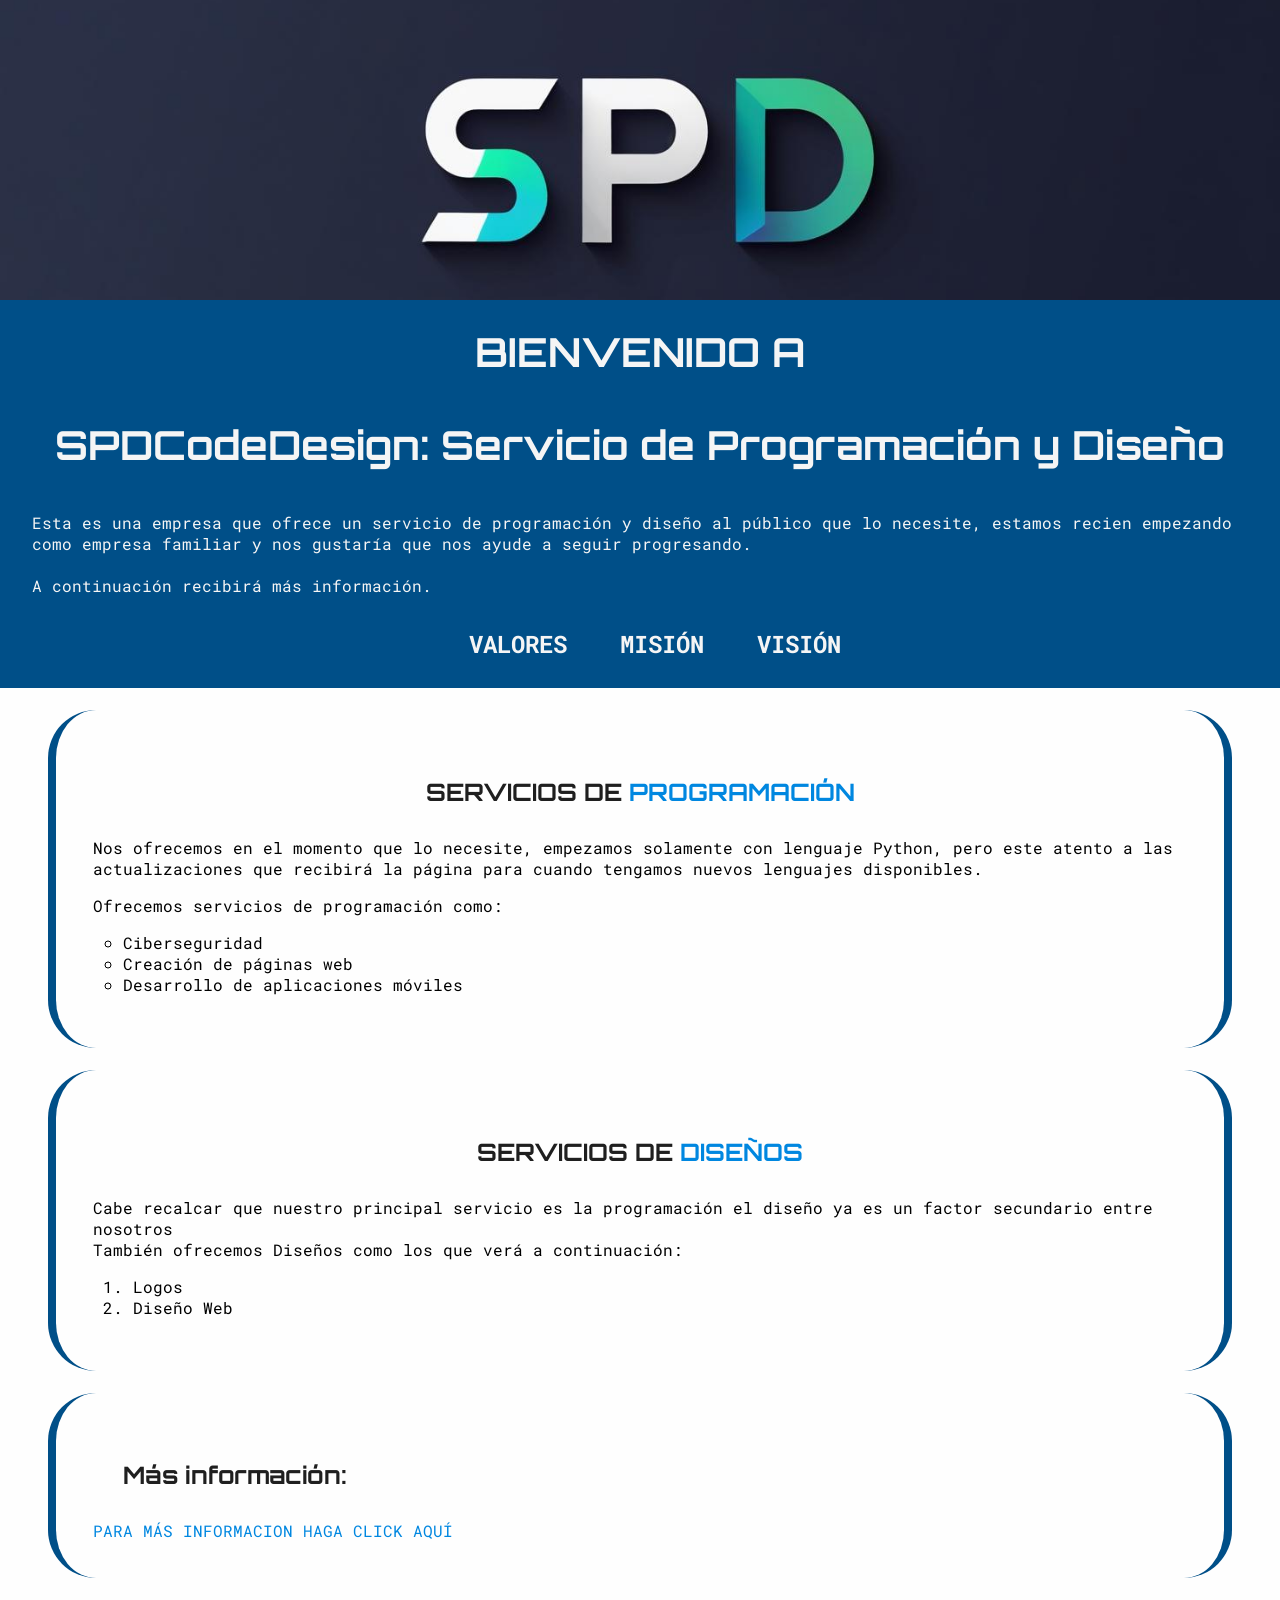
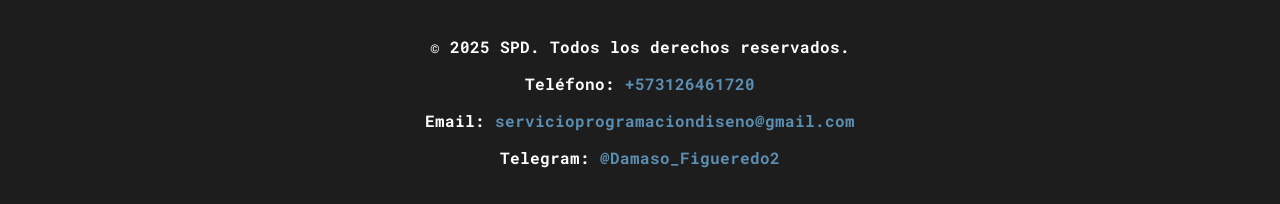
==== index.html @ 9fd9db02 "Update index.html" ====
<!DOCTYPE html>
<html lang="es">
 <head>
  <link href="https://fonts.googleapis.com/css2?family=Orbitron:wght@400..900&family=Roboto+Mono:ital,wght@0,100..700;1,100..700&display=swap" rel="stylesheet">
  <meta charset="UTF-8">
  <meta name="viewport" content="width=device-width, initial-scale=1.0">
  <meta name="description" content="Pagina principal de la empresa SPD:Servicio de Programación y Diseño">
  <meta name="author" content="Damaso Figueredo, Fundador">
  <title>SPD CodeDesign</title>
  <link rel="icon" href="SPDimages/SPD1PRO.png" type="image/png">
  <style>
    body {
        font-family: 'Roboto Mono', monospace;
        background-color: #fefefe;
        color: #000000;
        margin: 0%;
        transition: background-color 0.3s ease, color 0.3s ease;
    }

    body.dark {
      background-color: #1f1f1f;
      color: whitesmoke;
    }

    body.dark h2{
      color: whitesmoke !important;
    }

    body.dark #importante {
      color: whitesmoke !important;
    }

    body.dark section a{
      color: rgb(0, 135, 224) !important;
    }

    body.dark aside a{
      color: rgb(0, 80, 133) !important;
    }

    body.dark footer a{
      color: rgb(110, 197, 255) !important;
    }

    body.dark button{
      background-color: antiquewhite;
      color: #000000;
    }

    section a{
      color: rgb(0, 135, 224);
    }

    aside a{
      color: rgb(72, 182, 255);
    }

    img {
        display: block;
        width: 100%;
    }

    h1 {
        font-family: 'Orbitron', sans-serif;
        text-align: center;
        color: whitesmoke;
        font-size: 40px;
        padding-bottom: 1rem;
        padding-right: 1rem;
        padding-left: 1rem;
        font-weight: bolder;
    }

    h2 {
        font-family: 'Orbitron', sans-serif;
        color: #1f1f1f;
        margin: 30px;
        font-weight: bold;
    }

    h3 {
        font-family: 'Orbitron', sans-serif;;
        color: #8b8b8b;
        margin: 30px;
    }

    ul {
        list-style-type: circle;
        padding-left: 30px;
    }

    a {
        text-decoration: none;
    }

    a:hover {
        text-decoration: underline;
    }

    .clase1 {
        text-align: center;
    }

    #importante {
        color: rgb(43, 41, 41);
        font-weight: bold;
        padding-left: 1rem;
        padding-right: 1rem;
    }

    nav {
        font-weight: bolder;
        font-size: 20px;
    }

    footer {
        background-color: #1d1d1d;
        color: white;
        text-align: center;
        font-weight: bold;
        padding: 20px;
    }

    footer a {
        color: #5b8eb3;
        transition: font-size 1s ease;
    }

    footer a:hover {
        text-decoration: none;
        font-size: larger;
    }

    .clase2 {
        width: 5%;
    }

    .clase2 img{
      border-radius: 3rem;
    }

    header {
        background-color: #004f88;
        color: whitesmoke;
        padding-bottom: 0.5rem;
    }

    nav ul {
        list-style: none;
        display: flex;
        justify-content: center;
        gap: 3.3rem;
        padding-top: 0.7rem;
    }

    nav a {
        color: whitesmoke;
        font-size: x-large;
        font-weight: bolder;
        transition: font-size 0.5s ease;
    }

    nav a:hover {
        text-decoration: none;
        font-size: xx-large;
    }

    .clase3 img {
        width: 100%;
        max-height: 300px;
        object-fit: cover;
        transform: translate(0px, 0px);
    }

    .clase4 {
        padding-left: 2rem;
        padding-right: 2rem;
    }

    section {
        padding: 2.3rem;
        border-left: 0.5rem solid #004f88;
        border-right: 0.5rem solid #004f88;
        border-radius: 48px;
        margin-bottom: 1.4rem;
        margin-top: 1.4rem;
        margin-left: 3rem;
        margin-right: 3rem;
    }

    section a {
      animation: animacion 20s infinite;
    }

    aside img {
      margin-left: 10%;
    }

    aside {
      font-size: 10px;
    }
    
    .modooscuro img {
      width: 4%;
      cursor: pointer;
      margin: 0%;
      padding: 0%;
    }

    @media (max-width: 768px) {
    body {
      font-size: 1rem;
      padding: 0rem;
    }
    h1 {
      font-size: 2rem;
      text-align: center;
      padding: 1rem 0.5rem;
    }
    nav ul {
      flex-direction: column;
      align-items: center;
      gap: 1rem;
      padding: 0;
    }
    nav a {
      font-size: 1.3rem;
    }
    section {
      margin: 1rem;
      padding: 1rem;
      border-radius: 1rem;
      font-size: 1.2rem;
    }
    .clase3 img {
      max-height: 250px;
    }
    .clase4 {
      padding-left: 1rem;
      padding-right: 1rem;
    }
    #importante {
      font-size: 0.9rem;
      padding: 0.5rem;
    }
    footer {
      font-size: 0.9rem;
      padding: 10px;
    }
    footer a {
      display: block;
      margin: 0.3rem 0;
      font-size: 1rem;
    }
    .clase2 img {
      width: 190%;
      max-width: 300px;
    }

    header p {
        font-size: 1.1rem;
    }
  }

  @keyframes animacion {
    0% {
      font-size: 16px;
    }

    50% {
      font-size: 17px;
    }

    100% {
      font-size: 16px;
    }
  }

  </style>
 </head>
 <body>
    <header>
        <div class="clase3">
          <img src="SPDimages/SDP3.jpg" alt="Logo de la Empresa">
        </div>
            <h1>BIENVENIDO A</h1>
  <h1>SPDCodeDesign: Servicio de Programación y Diseño</h1>
  <div class="clase4">
  <p>Esta es una empresa que ofrece un servicio de programación y diseño al público que lo necesite, estamos recien empezando como empresa familiar y nos gustaría que nos ayude a seguir progresando.<br><br>A continuación recibirá más información.</p>
  </div>
  <nav>
    <ul>
        <li><a href="VALORES.html">VALORES</a></li>
        <li><a href="MISIÓN.html">MISIÓN</a></li>
        <li><a href="VISIÓN.html">VISIÓN</a></li>
    </ul>
  </nav>
  </header>
  <main>
    <section>
     <div class="clase1">
         <h2>SERVICIOS DE <span style="color: rgb(0, 135, 224);">PROGRAMACIÓN</span></h2>
     </div>
     <p>Nos ofrecemos en el momento que lo necesite, empezamos solamente con lenguaje Python, pero este atento a las actualizaciones que recibirá la página para cuando tengamos nuevos lenguajes disponibles.</p>
     <p>Ofrecemos servicios de programación como:</p>
     <ul>
         <li>Ciberseguridad</li>
         <li>Creación de páginas web</li>
         <li>Desarrollo de aplicaciones móviles</li>
     </ul>
    </section>

    <section>
     <div class="clase1">
         <h2>SERVICIOS DE <span style="color: rgb(0, 135, 224);">DISEÑOS</span></h2>
     </div>
     <p>Cabe recalcar que nuestro principal servicio es la programación el diseño ya es un factor secundario entre nosotros <br>También ofrecemos Diseños como los que verá a continuación: </p>
     <ol>
         <li>Logos</li>
         <li>Diseño Web</li>
     </ol>
    </section>

    <section>
     <h2>Más información:</h2>
     <a href="PÁGINAS.html">PARA MÁS INFORMACION HAGA CLICK AQUÍ</a>
    </section>
  </main>
  <footer>
     <p>© 2025 SPD. Todos los derechos reservados.</p>
     <p>Teléfono: <a href="tel:+573126461720">+573126461720</a></p>
     <p>Email: <a href="mailto:servicioprogramaciondiseno@gmail.com">servicioprogramaciondiseno@gmail.com</a></p>
     <p>Telegram: <a href="https://te.me/Damaso_Figueredo2" target="_blank">@Damaso_Figueredo2</a></p>
  </footer>
 </body>
 <script>
  function modooscuro() {
    document.body.classList.toggle("dark");

  if (document.body.classList.contains("dark")) {
    localStorage.setItem("modooscuro", "activado");
  } else {
    localStorage.setItem("modooscuro", "desactivado");
  }
}

window.addEventListener("DOMContentLoaded", () => {
  const modoGuardado = localStorage.getItem("modooscuro");
  if (modoGuardado === "activado") {
    document.body.classList.add("dark");
  }
});
 </script>
</html>
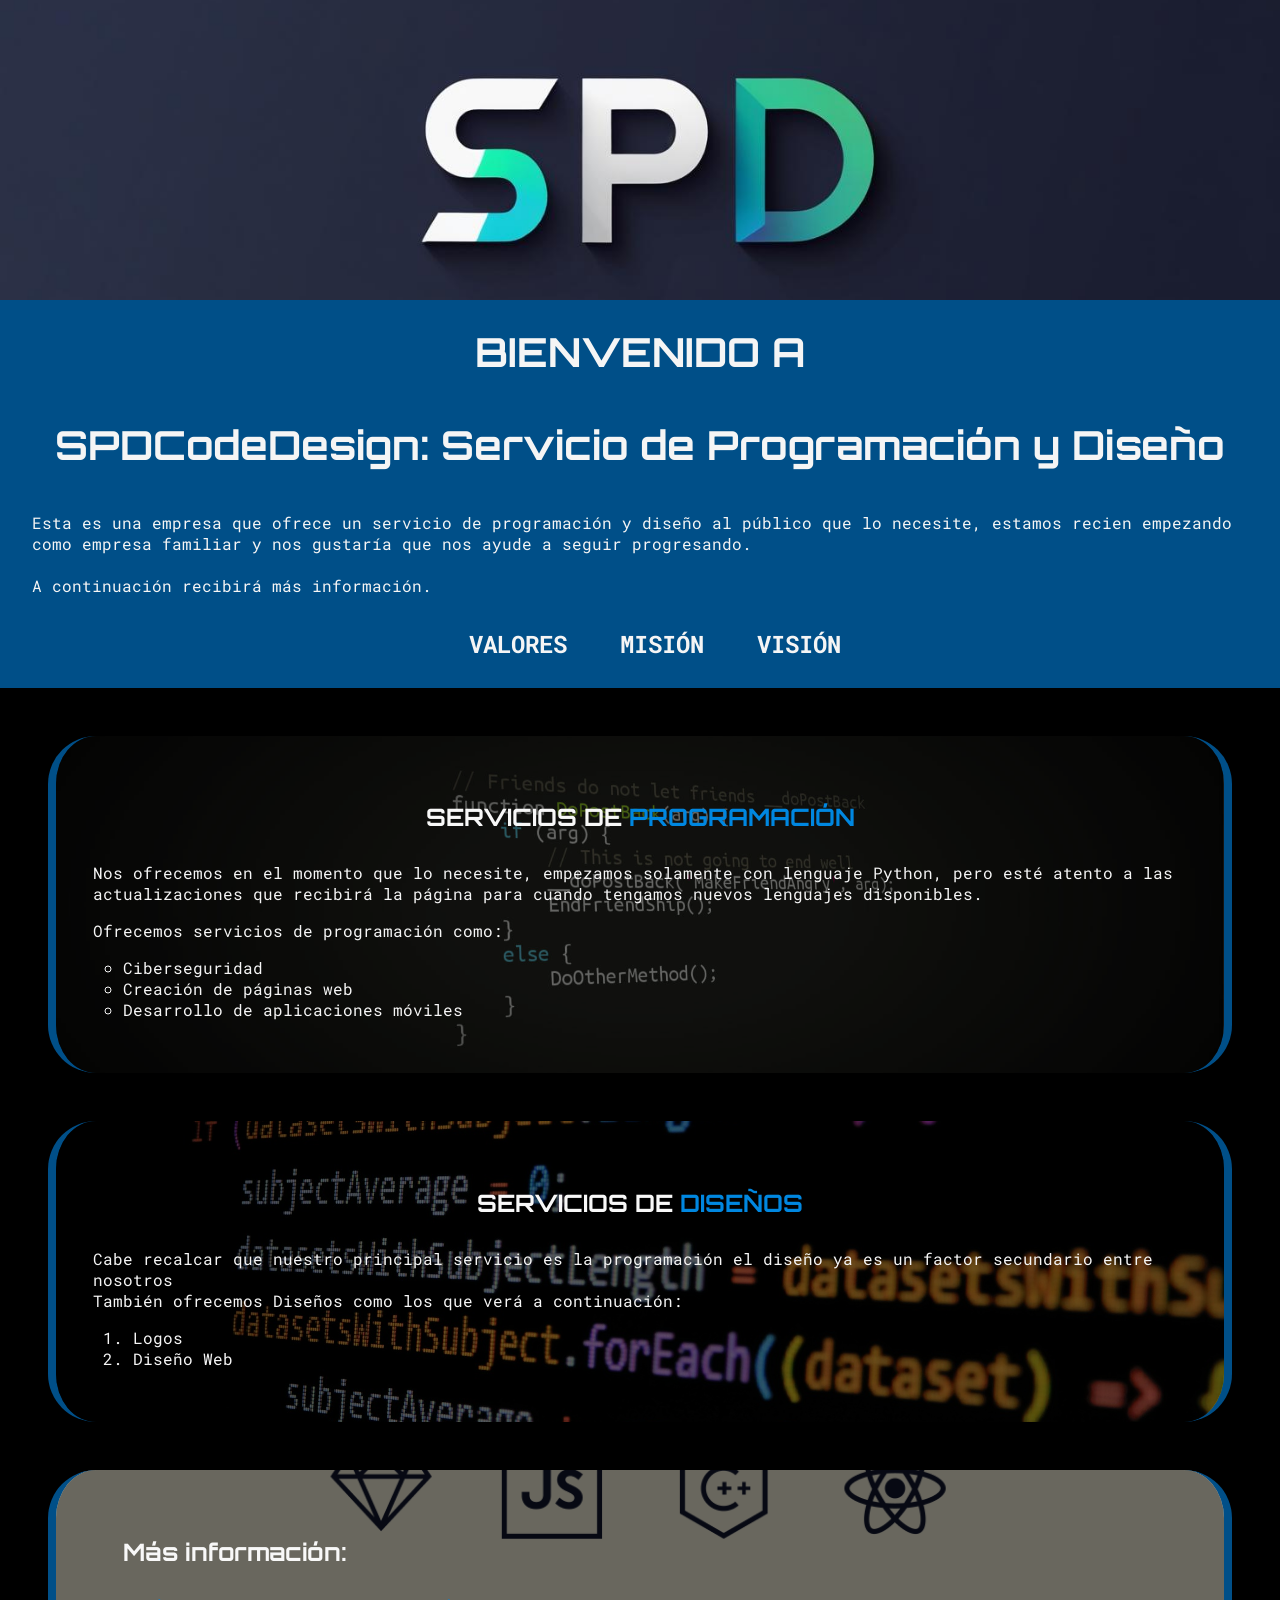
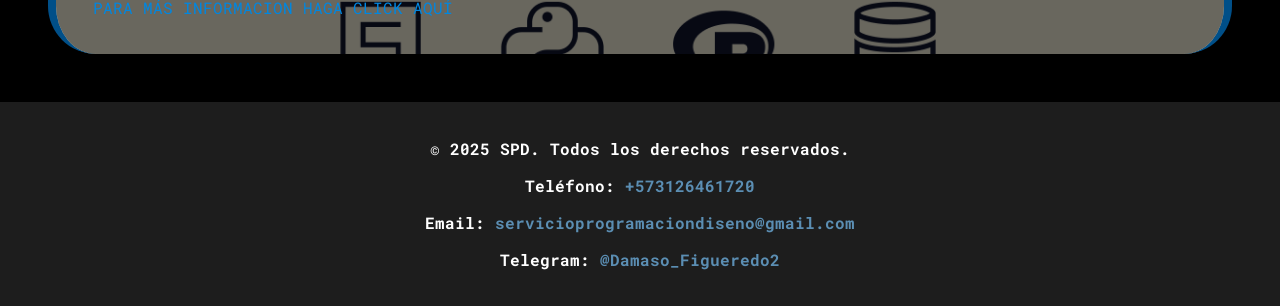
==== commit 58815ef4: "Refactor index.html for layout and styling enhancements Updated styles and structure for improved la" ====
--- a/index.html
+++ b/index.html
@@ -11,10 +11,14 @@
   <style>
     body {
         font-family: 'Roboto Mono', monospace;
-        background-color: #fefefe;
+        background: radial-gradient(circle at top, #000000, #000000);
         color: #000000;
         margin: 0%;
         transition: background-color 0.3s ease, color 0.3s ease;
+    }
+
+    .idk {
+      background: radial-gradient(circle at top left, #004f88, #000);
     }
 
     body.dark {
@@ -76,6 +80,10 @@
         color: #1f1f1f;
         margin: 30px;
         font-weight: bold;
+    }
+
+    section h2{
+      color: rgb(248, 248, 248);
     }
 
     h3 {
@@ -182,14 +190,53 @@
         border-left: 0.5rem solid #004f88;
         border-right: 0.5rem solid #004f88;
         border-radius: 48px;
-        margin-bottom: 1.4rem;
-        margin-top: 1.4rem;
+        margin-bottom: 3rem;
+        margin-top: 3rem;
         margin-left: 3rem;
         margin-right: 3rem;
+        position: relative;
+        overflow: hidden;
+    }
+
+    section::before {
+        content: "";
+        position: absolute;
+        inset: 0;
+        background-color: rgba(0, 0, 0, 0.59); /* oscurece la imagen */
+        z-index: 0;
+    }
+
+    section * {
+        position: relative;
+        z-index: 1; /* asegura que el texto esté por encima del fondo */
     }
 
     section a {
       animation: animacion 20s infinite;
+    }
+
+    .section_code{
+        background-image: url('SPDimages/section_code.jpg');
+        background-size: cover;
+        background-position: center;
+        background-repeat: no-repeat;
+        color: whitesmoke;
+    }
+
+    .section_design {
+        background-image: url('SPDimages/section_design.png');
+        background-size: cover;
+        background-position: right;
+        background-repeat: no-repeat;
+        color: whitesmoke;
+    }
+
+    .section_more_info {
+        background-image: url('SPDimages/section_more_information.webp');
+        background-size: cover;
+        background-position: right;
+        background-repeat: no-repeat;
+        color: whitesmoke;
     }
 
     aside img {
@@ -297,11 +344,11 @@
   </nav>
   </header>
   <main>
-    <section>
+    <section class="section_code">
      <div class="clase1">
          <h2>SERVICIOS DE <span style="color: rgb(0, 135, 224);">PROGRAMACIÓN</span></h2>
      </div>
-     <p>Nos ofrecemos en el momento que lo necesite, empezamos solamente con lenguaje Python, pero este atento a las actualizaciones que recibirá la página para cuando tengamos nuevos lenguajes disponibles.</p>
+     <p>Nos ofrecemos en el momento que lo necesite, empezamos solamente con lenguaje Python, pero esté atento a las actualizaciones que recibirá la página para cuando tengamos nuevos lenguajes disponibles.</p>
      <p>Ofrecemos servicios de programación como:</p>
      <ul>
          <li>Ciberseguridad</li>
@@ -310,7 +357,7 @@
      </ul>
     </section>
 
-    <section>
+    <section class="section_design">
      <div class="clase1">
          <h2>SERVICIOS DE <span style="color: rgb(0, 135, 224);">DISEÑOS</span></h2>
      </div>
@@ -321,7 +368,7 @@
      </ol>
     </section>
 
-    <section>
+    <section class="section_more_info">
      <h2>Más información:</h2>
      <a href="PÁGINAS.html">PARA MÁS INFORMACION HAGA CLICK AQUÍ</a>
     </section>
@@ -333,23 +380,4 @@
      <p>Telegram: <a href="https://te.me/Damaso_Figueredo2" target="_blank">@Damaso_Figueredo2</a></p>
   </footer>
  </body>
- <script>
-  function modooscuro() {
-    document.body.classList.toggle("dark");
-
-  if (document.body.classList.contains("dark")) {
-    localStorage.setItem("modooscuro", "activado");
-  } else {
-    localStorage.setItem("modooscuro", "desactivado");
-  }
-}
-
-window.addEventListener("DOMContentLoaded", () => {
-  const modoGuardado = localStorage.getItem("modooscuro");
-  if (modoGuardado === "activado") {
-    document.body.classList.add("dark");
-  }
-});
- </script>
 </html>
-
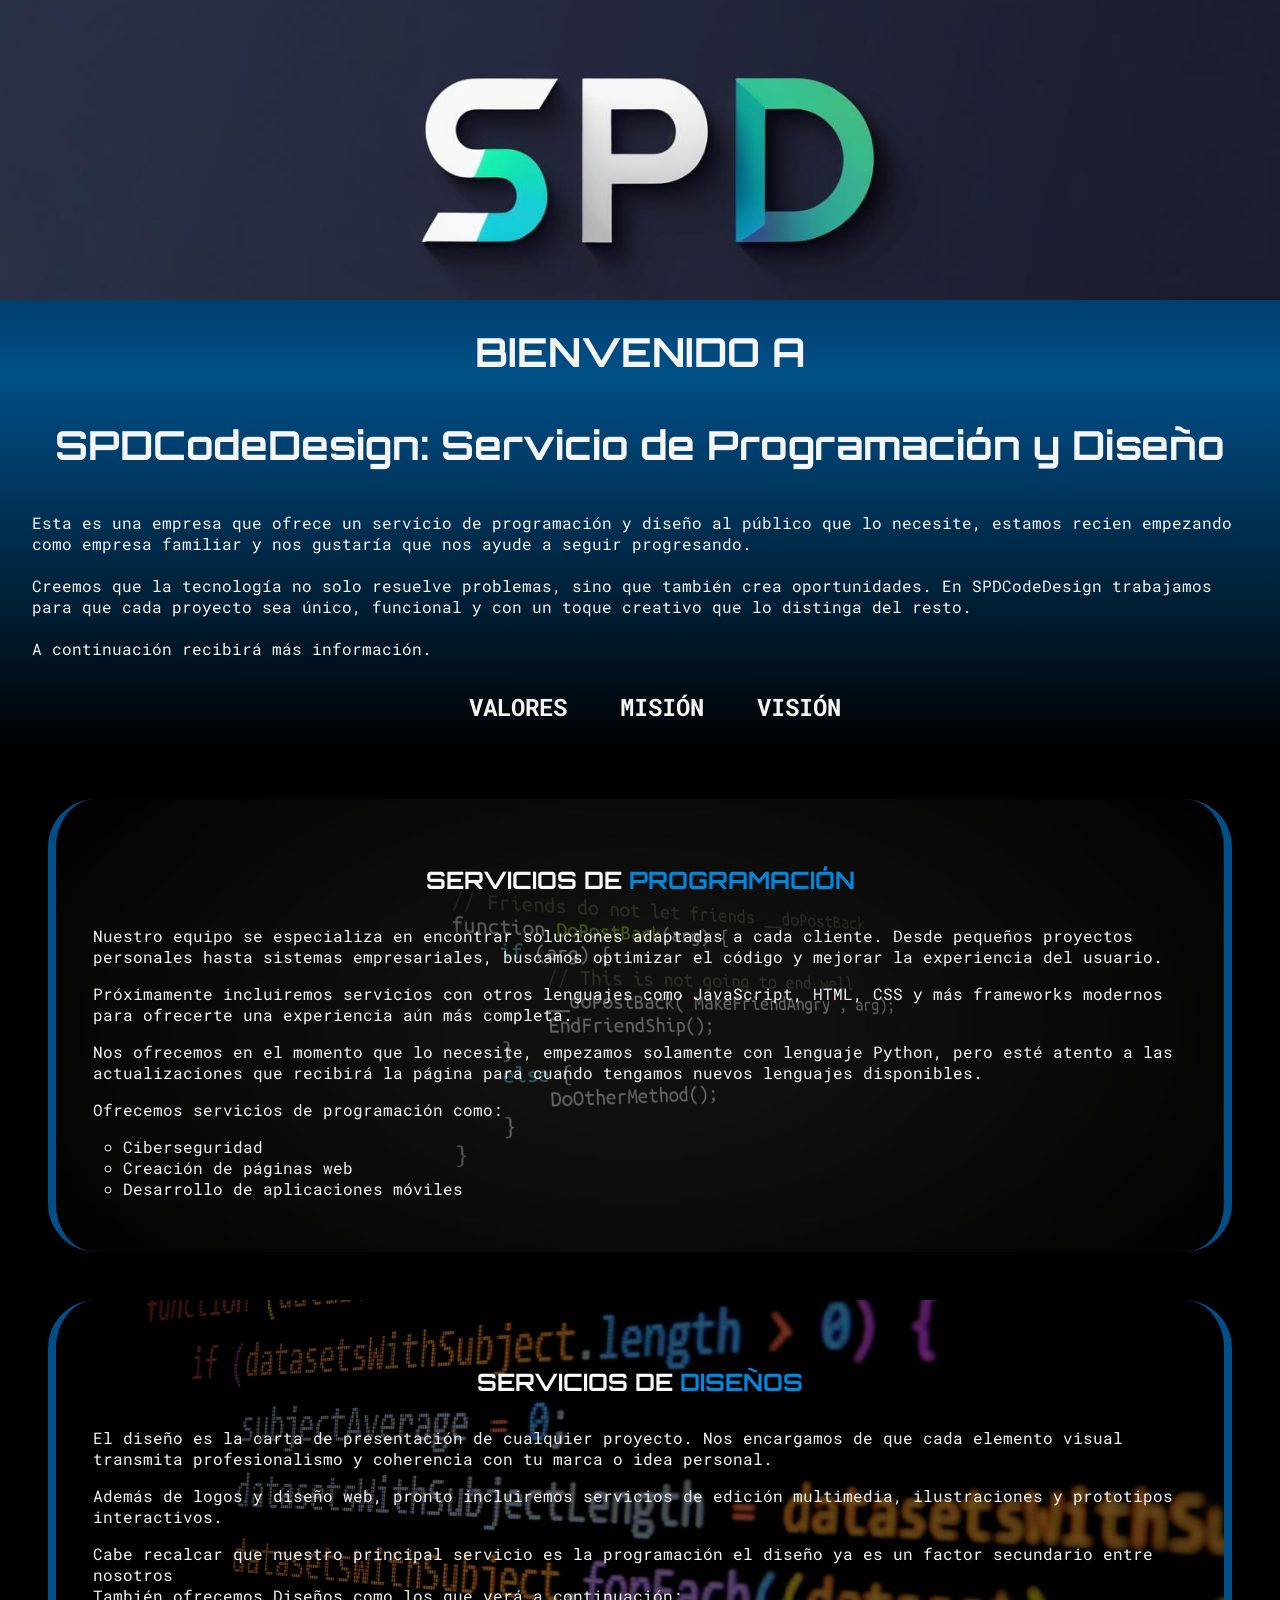
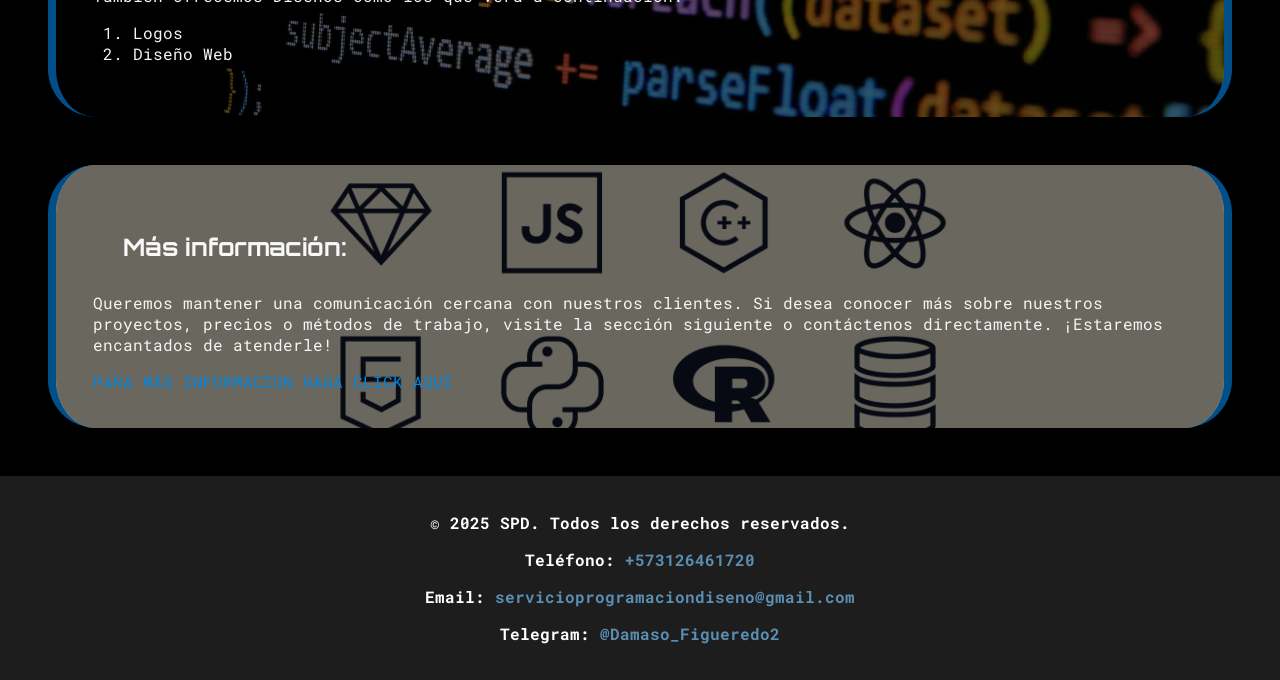
==== commit 36049d2e: "Revise index.html for content and style enhancements Updated content and styles for improved present" ====
--- a/index.html
+++ b/index.html
@@ -148,7 +148,7 @@
     }
 
     header {
-        background-color: #004f88;
+        background: linear-gradient(to top, #000000, #004f88, #000000);
         color: whitesmoke;
         padding-bottom: 0.5rem;
     }
@@ -267,17 +267,20 @@
     nav ul {
       flex-direction: column;
       align-items: center;
-      gap: 1rem;
+      gap: 1.2rem;
       padding: 0;
     }
     nav a {
       font-size: 1.3rem;
+      border: #ffffff 2px solid;
+      border-radius: 15%;
+      padding: 3px;
     }
     section {
       margin: 1rem;
       padding: 1rem;
       border-radius: 1rem;
-      font-size: 1.2rem;
+      font-size: .85rem;
     }
     .clase3 img {
       max-height: 250px;
@@ -291,13 +294,13 @@
       padding: 0.5rem;
     }
     footer {
-      font-size: 0.9rem;
-      padding: 10px;
+      font-size: 0.7rem;
+      padding: 1px;
     }
     footer a {
       display: block;
       margin: 0.3rem 0;
-      font-size: 1rem;
+      font-size: 0.7rem;
     }
     .clase2 img {
       width: 190%;
@@ -306,6 +309,14 @@
 
     header p {
         font-size: 1.1rem;
+        text-align: center;
+        padding-left: 0.27rem;
+        padding-right: 0.27rem;
+    }
+
+    header h1 {
+        padding-left: 2rem;
+        padding-right: 2rem;
     }
   }
 
@@ -333,7 +344,7 @@
             <h1>BIENVENIDO A</h1>
   <h1>SPDCodeDesign: Servicio de Programación y Diseño</h1>
   <div class="clase4">
-  <p>Esta es una empresa que ofrece un servicio de programación y diseño al público que lo necesite, estamos recien empezando como empresa familiar y nos gustaría que nos ayude a seguir progresando.<br><br>A continuación recibirá más información.</p>
+  <p>Esta es una empresa que ofrece un servicio de programación y diseño al público que lo necesite, estamos recien empezando como empresa familiar y nos gustaría que nos ayude a seguir progresando.<br><br>Creemos que la tecnología no solo resuelve problemas, sino que también crea oportunidades. En SPDCodeDesign trabajamos para que cada proyecto sea único, funcional y con un toque creativo que lo distinga del resto.<br><br>A continuación recibirá más información.</p>
   </div>
   <nav>
     <ul>
@@ -348,6 +359,8 @@
      <div class="clase1">
          <h2>SERVICIOS DE <span style="color: rgb(0, 135, 224);">PROGRAMACIÓN</span></h2>
      </div>
+     <p>Nuestro equipo se especializa en encontrar soluciones adaptadas a cada cliente. Desde pequeños proyectos personales hasta sistemas empresariales, buscamos optimizar el código y mejorar la experiencia del usuario.</p>
+      <p>Próximamente incluiremos servicios con otros lenguajes como JavaScript, HTML, CSS y más frameworks modernos para ofrecerte una experiencia aún más completa.</p>
      <p>Nos ofrecemos en el momento que lo necesite, empezamos solamente con lenguaje Python, pero esté atento a las actualizaciones que recibirá la página para cuando tengamos nuevos lenguajes disponibles.</p>
      <p>Ofrecemos servicios de programación como:</p>
      <ul>
@@ -361,6 +374,8 @@
      <div class="clase1">
          <h2>SERVICIOS DE <span style="color: rgb(0, 135, 224);">DISEÑOS</span></h2>
      </div>
+     <p>El diseño es la carta de presentación de cualquier proyecto. Nos encargamos de que cada elemento visual transmita profesionalismo y coherencia con tu marca o idea personal.</p>
+     <p>Además de logos y diseño web, pronto incluiremos servicios de edición multimedia, ilustraciones y prototipos interactivos.</p>
      <p>Cabe recalcar que nuestro principal servicio es la programación el diseño ya es un factor secundario entre nosotros <br>También ofrecemos Diseños como los que verá a continuación: </p>
      <ol>
          <li>Logos</li>
@@ -370,6 +385,7 @@
 
     <section class="section_more_info">
      <h2>Más información:</h2>
+     <p>Queremos mantener una comunicación cercana con nuestros clientes. Si desea conocer más sobre nuestros proyectos, precios o métodos de trabajo, visite la sección siguiente o contáctenos directamente. ¡Estaremos encantados de atenderle!</p>
      <a href="PÁGINAS.html">PARA MÁS INFORMACION HAGA CLICK AQUÍ</a>
     </section>
   </main>
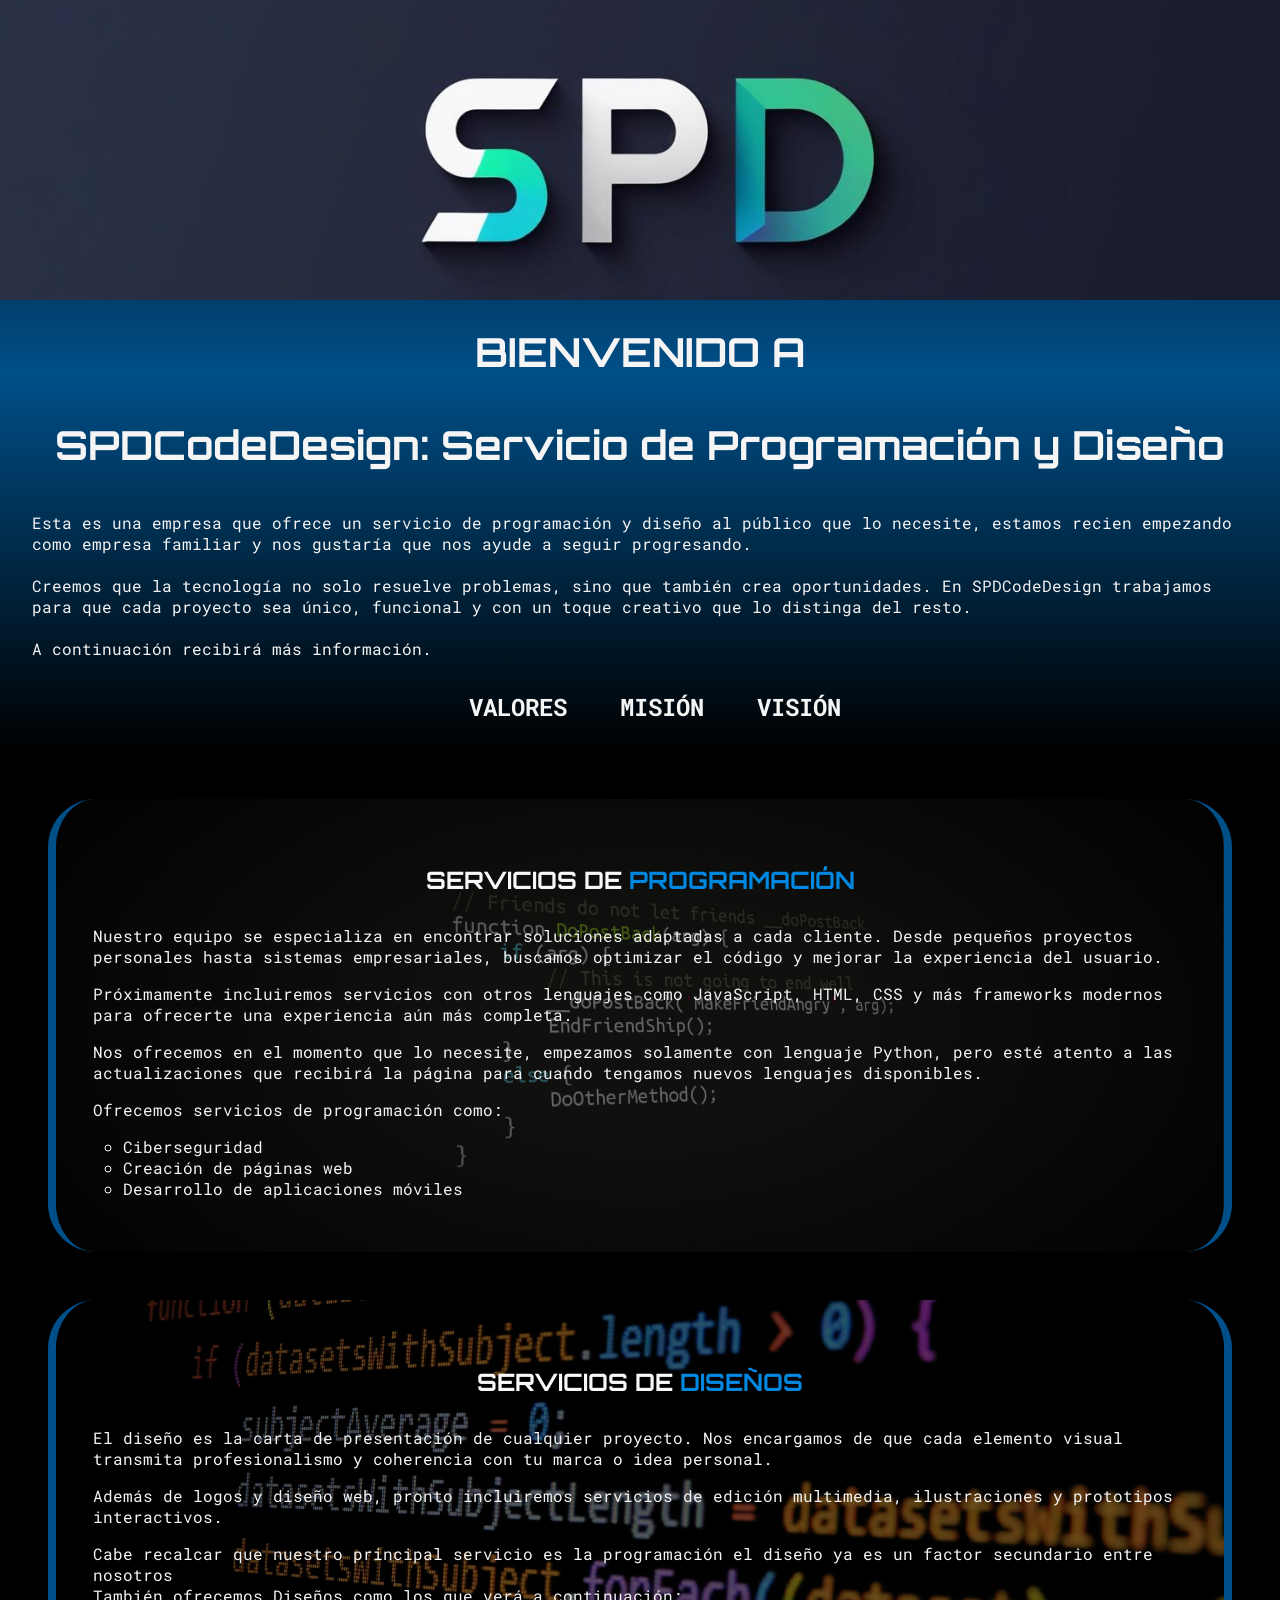
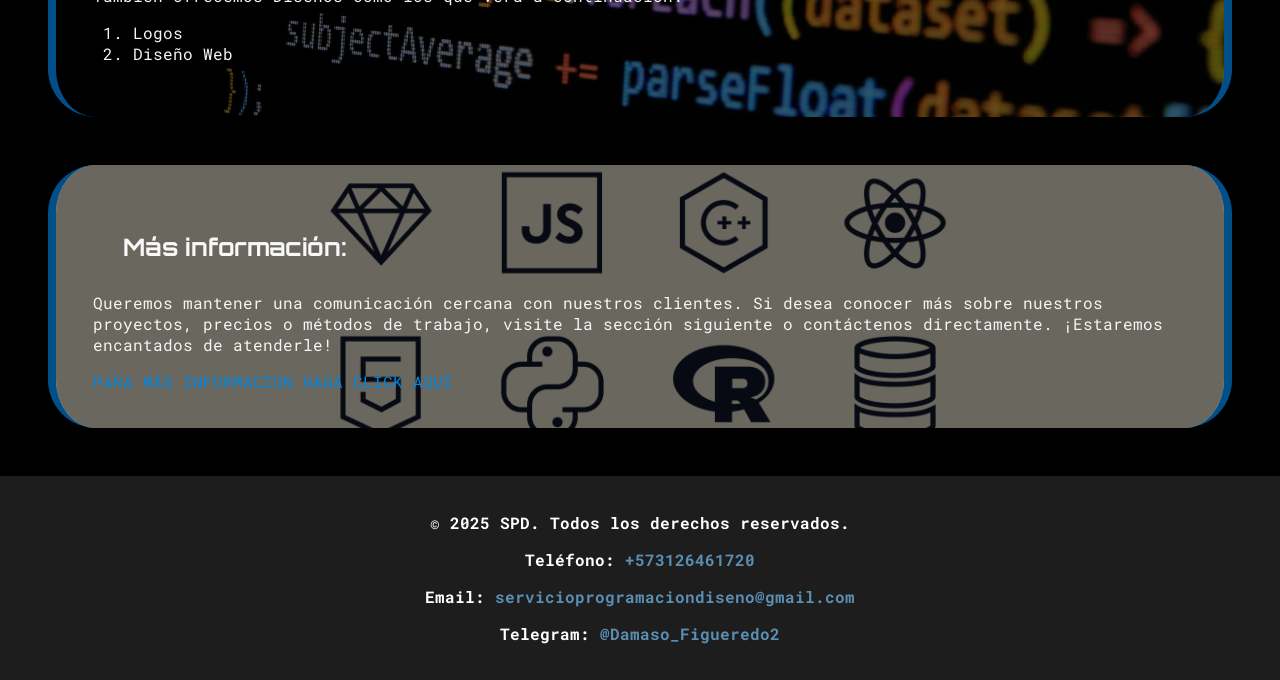
==== commit ef5ffab0: "Implement reveal animation on scroll Added reveal animation for sections on scroll." ====
--- a/index.html
+++ b/index.html
@@ -252,6 +252,17 @@
       cursor: pointer;
       margin: 0%;
       padding: 0%;
+    }
+
+    .reveal {
+      opacity: 0;
+      transform: translateY(30px);
+      transition: all .8s ease-out;
+    }
+
+    .reveal.active {
+      opacity: 1;
+      transform: translateY(0);
     }
 
     @media (max-width: 768px) {
@@ -355,7 +366,7 @@
   </nav>
   </header>
   <main>
-    <section class="section_code">
+    <section class="section_code reveal">
      <div class="clase1">
          <h2>SERVICIOS DE <span style="color: rgb(0, 135, 224);">PROGRAMACIÓN</span></h2>
      </div>
@@ -370,7 +381,7 @@
      </ul>
     </section>
 
-    <section class="section_design">
+    <section class="section_design reveal">
      <div class="clase1">
          <h2>SERVICIOS DE <span style="color: rgb(0, 135, 224);">DISEÑOS</span></h2>
      </div>
@@ -383,7 +394,7 @@
      </ol>
     </section>
 
-    <section class="section_more_info">
+    <section class="section_more_info reveal">
      <h2>Más información:</h2>
      <p>Queremos mantener una comunicación cercana con nuestros clientes. Si desea conocer más sobre nuestros proyectos, precios o métodos de trabajo, visite la sección siguiente o contáctenos directamente. ¡Estaremos encantados de atenderle!</p>
      <a href="PÁGINAS.html">PARA MÁS INFORMACION HAGA CLICK AQUÍ</a>
@@ -396,4 +407,24 @@
      <p>Telegram: <a href="https://te.me/Damaso_Figueredo2" target="_blank">@Damaso_Figueredo2</a></p>
   </footer>
  </body>
+ <script>
+   function reveal() {
+    const reveals = document.querySelectorAll (".reveal");
+
+    for (let i = 0; i < reveals.length; i++) {
+      const windowHeight = window.innerHeight;
+      const elementTop = reveals[i].getBoundingClientRect().top;
+      const elementVisible = 120; // Cuánto antes de aparecer
+
+      if (elementTop < windowHeight - elementVisible) {
+        reveals[i].classList.add("active");
+      } else {
+        reveals[i].classList.remove("active");
+      }
+    }
+  }
+
+  window.addEventListener("scroll", reveal);
+  reveal(); // Llamado inicial por si ya hay algo visible
+ </script>
 </html>
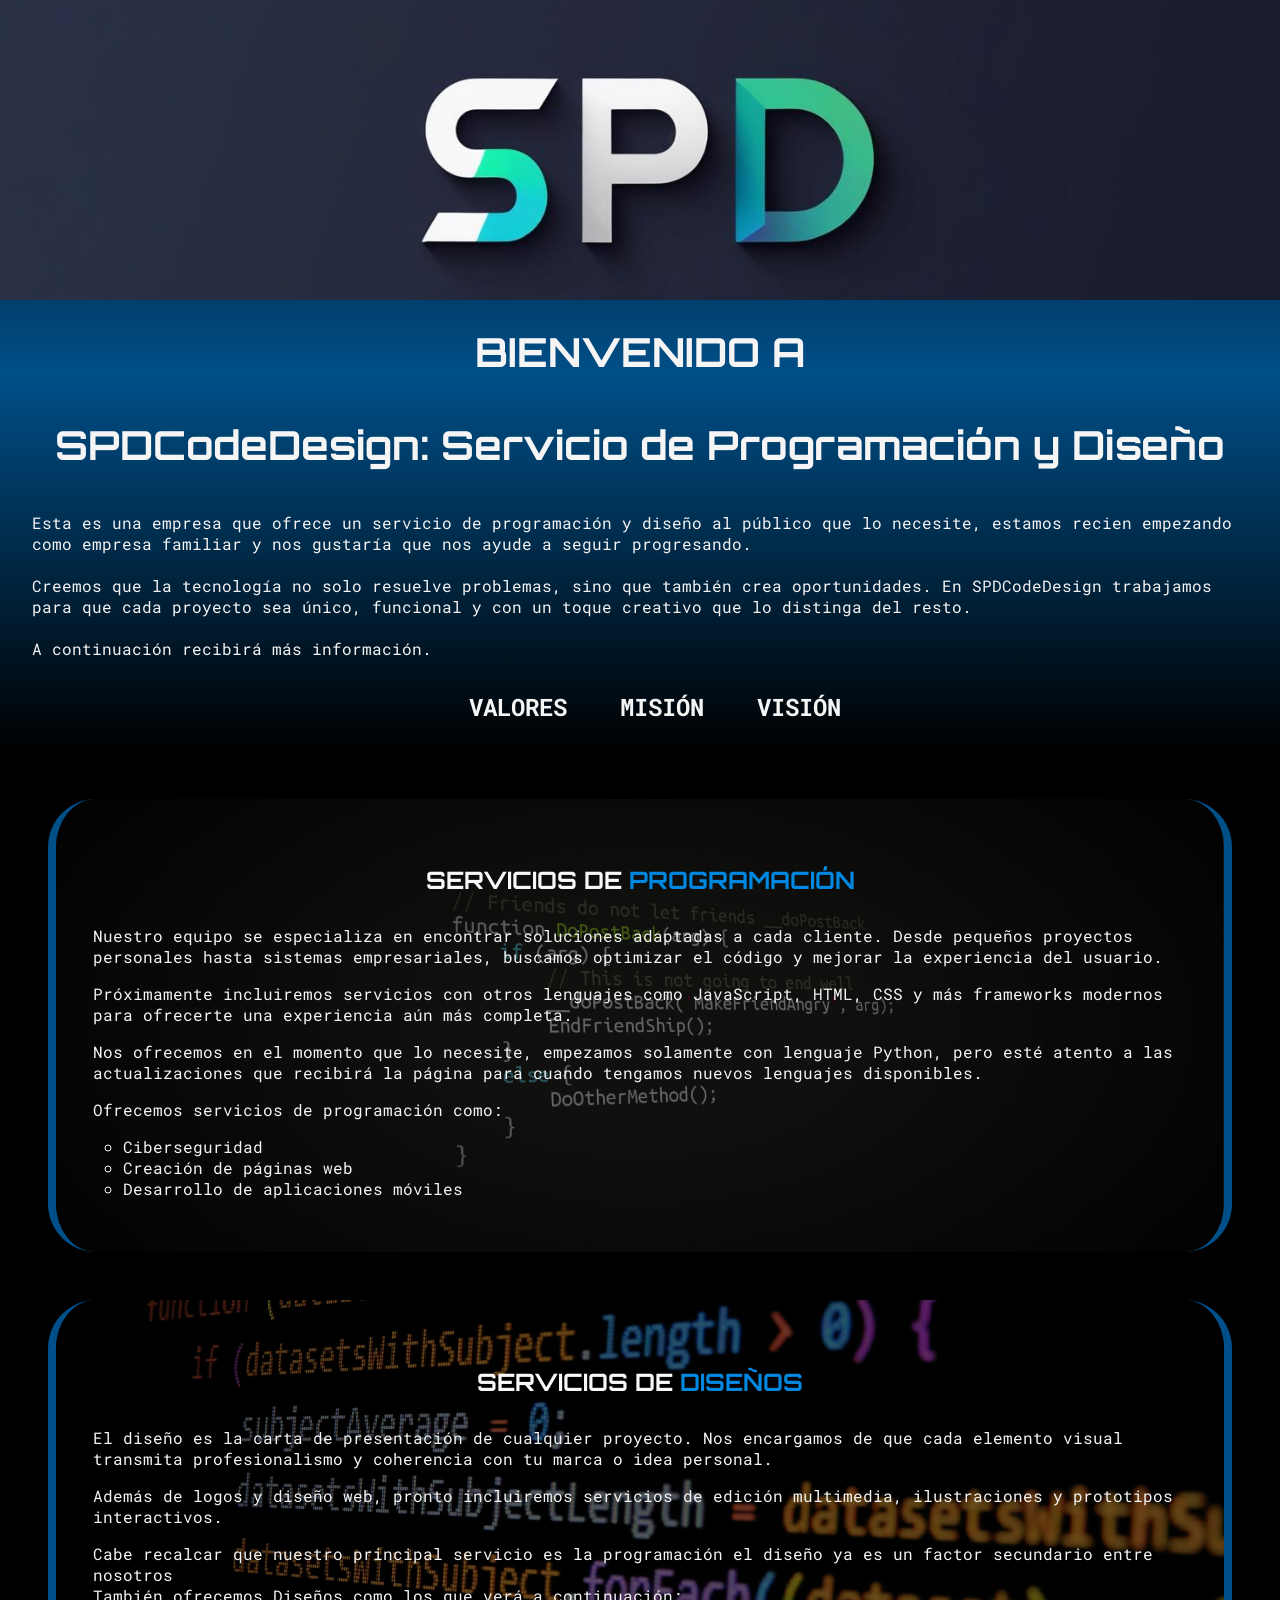
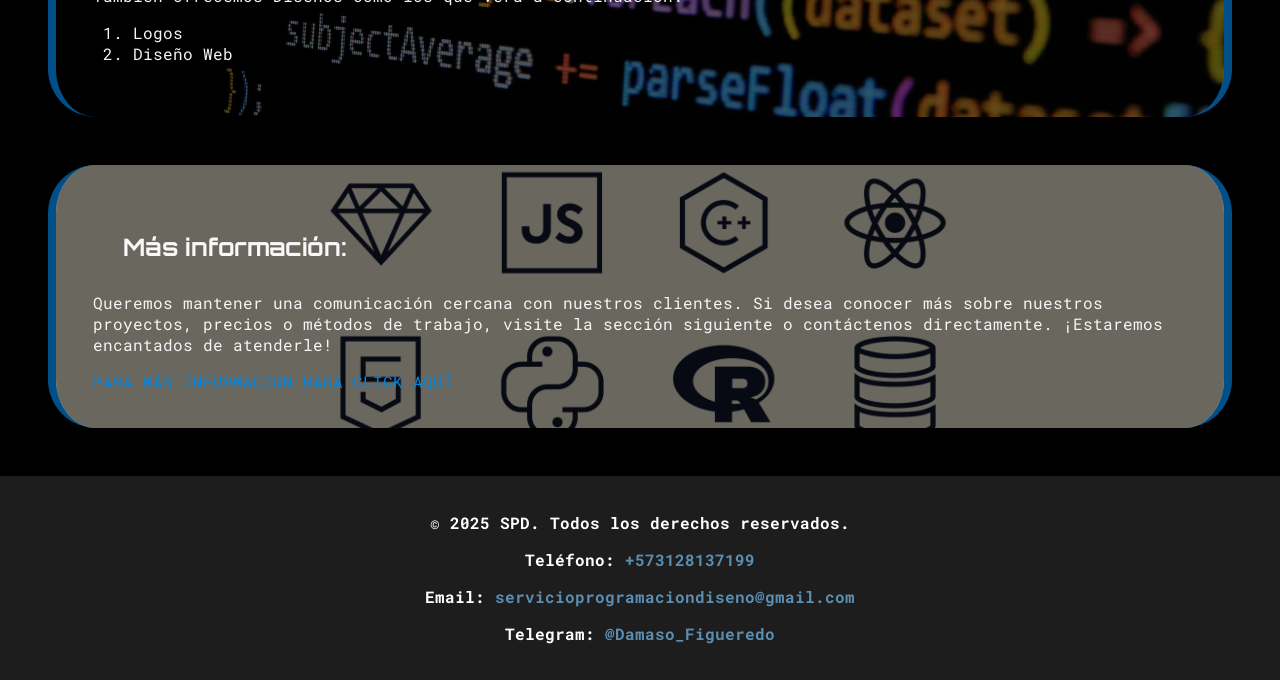
==== commit c6f3ea27: "Fix HTML encoding issues in index.html" ====
--- a/index.html
+++ b/index.html
@@ -402,9 +402,9 @@
   </main>
   <footer>
      <p>© 2025 SPD. Todos los derechos reservados.</p>
-     <p>Teléfono: <a href="tel:+573126461720">+573126461720</a></p>
+     <p>Teléfono: <a href="tel:+573128137199">+573128137199</a></p>
      <p>Email: <a href="mailto:servicioprogramaciondiseno@gmail.com">servicioprogramaciondiseno@gmail.com</a></p>
-     <p>Telegram: <a href="https://te.me/Damaso_Figueredo2" target="_blank">@Damaso_Figueredo2</a></p>
+     <p>Telegram: <a href="https://te.me/Damaso_Figueredo" target="_blank">@Damaso_Figueredo</a></p>
   </footer>
  </body>
  <script>
@@ -428,3 +428,4 @@
   reveal(); // Llamado inicial por si ya hay algo visible
  </script>
 </html>
+
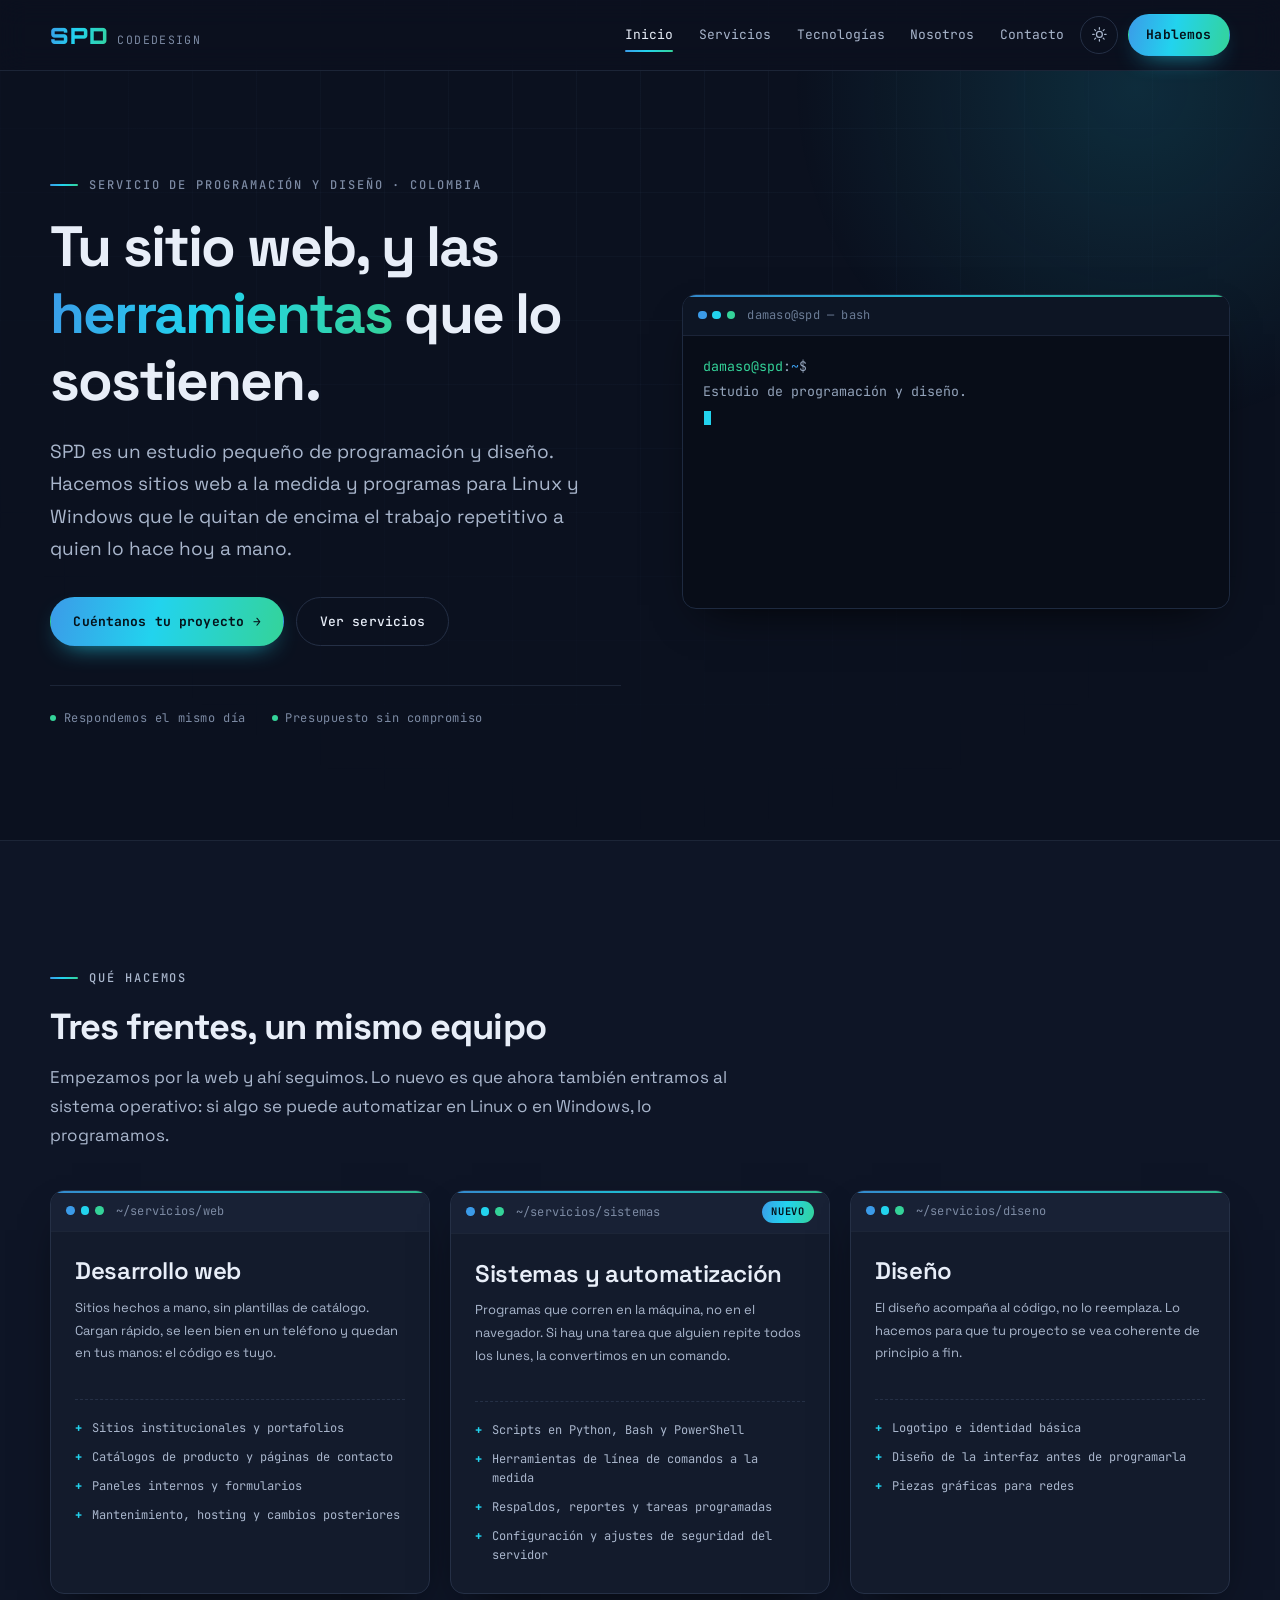
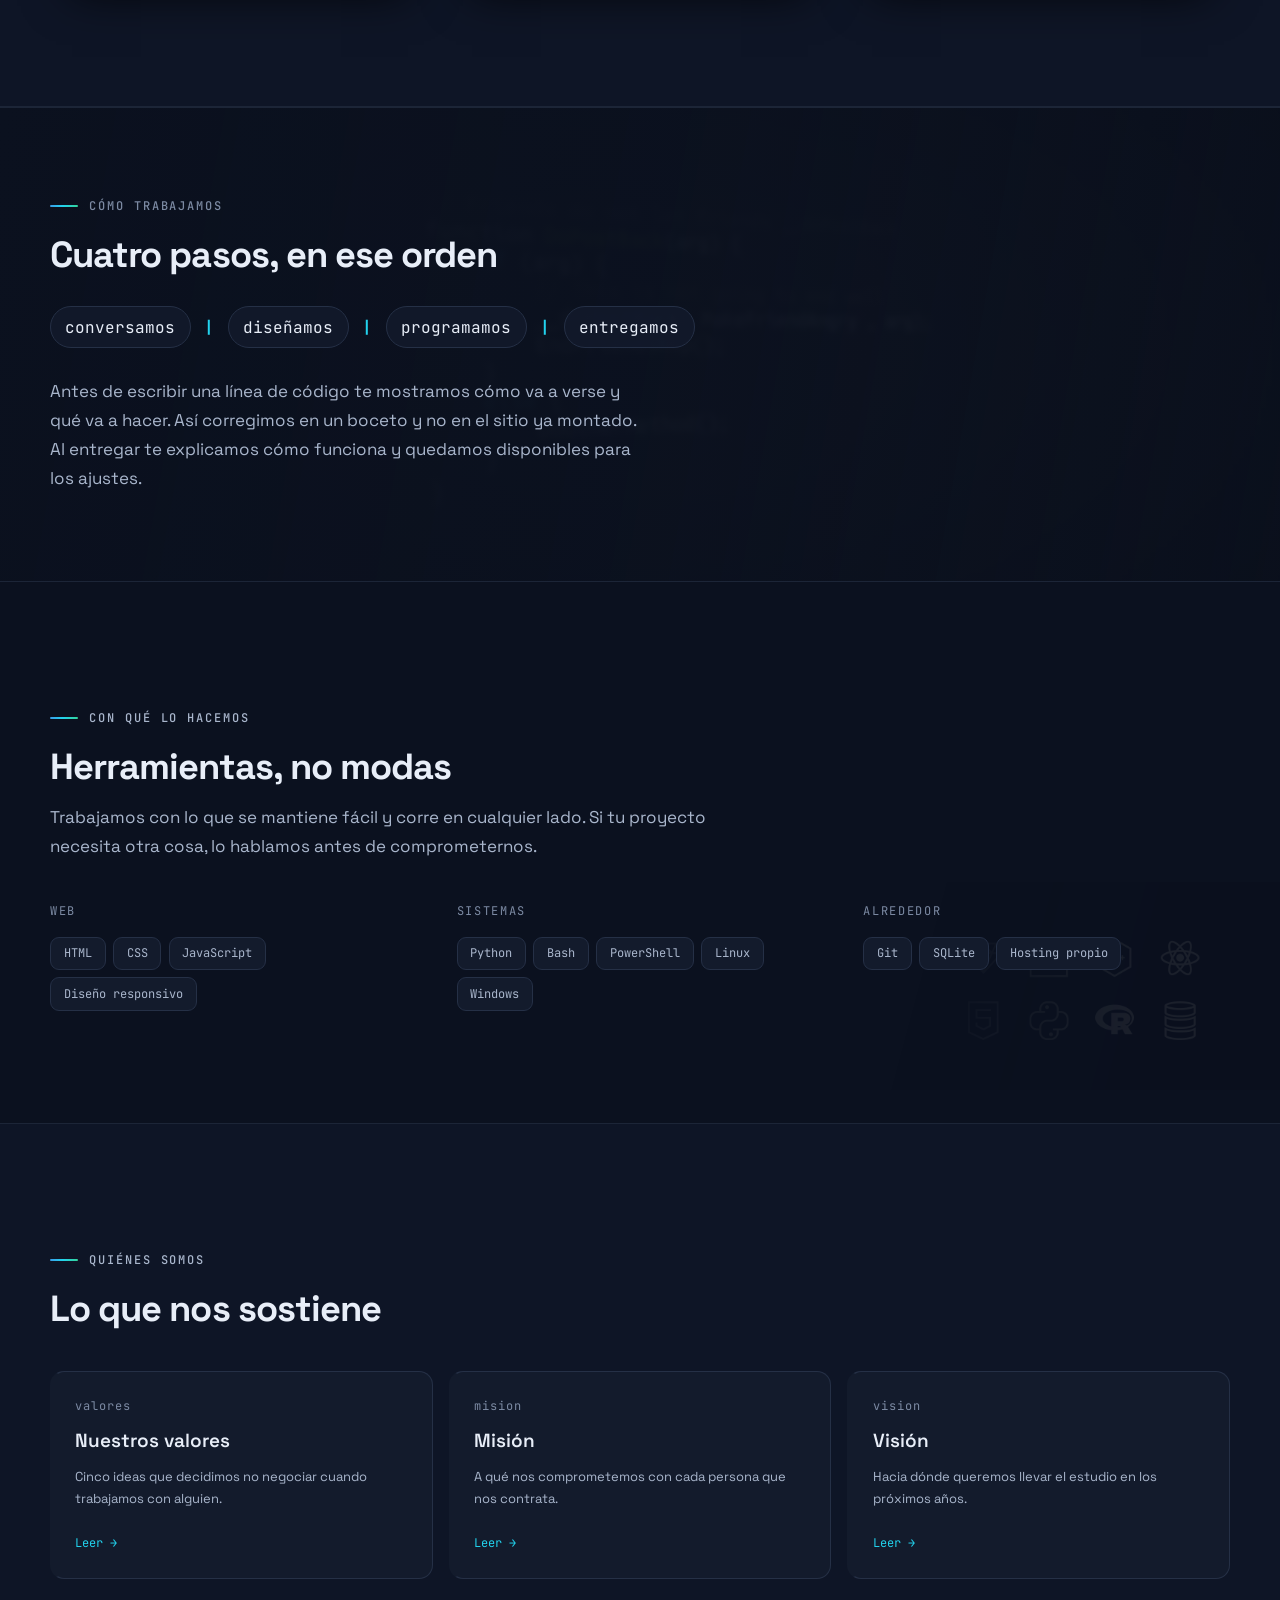
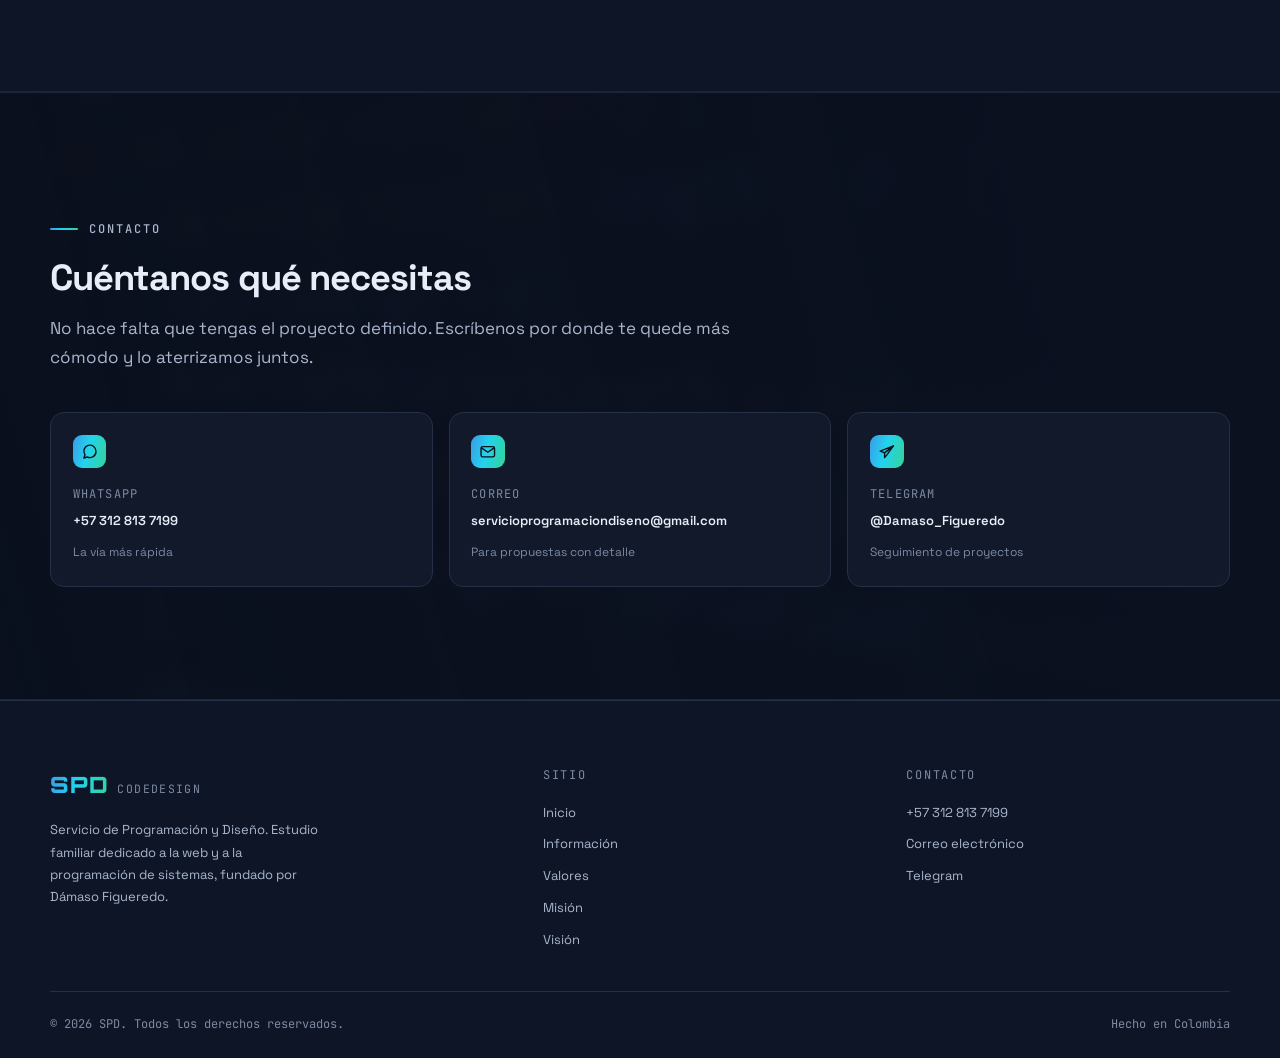
==== commit ce693363: "Add files via upload" ====
--- a/index.html
+++ b/index.html
@@ -1,431 +1,409 @@
-<!DOCTYPE html>
-<html lang="es">
- <head>
-  <link href="https://fonts.googleapis.com/css2?family=Orbitron:wght@400..900&family=Roboto+Mono:ital,wght@0,100..700;1,100..700&display=swap" rel="stylesheet">
-  <meta charset="UTF-8">
-  <meta name="viewport" content="width=device-width, initial-scale=1.0">
-  <meta name="description" content="Pagina principal de la empresa SPD:Servicio de Programación y Diseño">
-  <meta name="author" content="Damaso Figueredo, Fundador">
-  <title>SPD CodeDesign</title>
-  <link rel="icon" href="SPDimages/SPD1PRO.png" type="image/png">
-  <style>
-    body {
-        font-family: 'Roboto Mono', monospace;
-        background: radial-gradient(circle at top, #000000, #000000);
-        color: #000000;
-        margin: 0%;
-        transition: background-color 0.3s ease, color 0.3s ease;
-    }
-
-    .idk {
-      background: radial-gradient(circle at top left, #004f88, #000);
-    }
-
-    body.dark {
-      background-color: #1f1f1f;
-      color: whitesmoke;
-    }
-
-    body.dark h2{
-      color: whitesmoke !important;
-    }
-
-    body.dark #importante {
-      color: whitesmoke !important;
-    }
-
-    body.dark section a{
-      color: rgb(0, 135, 224) !important;
-    }
-
-    body.dark aside a{
-      color: rgb(0, 80, 133) !important;
-    }
-
-    body.dark footer a{
-      color: rgb(110, 197, 255) !important;
-    }
-
-    body.dark button{
-      background-color: antiquewhite;
-      color: #000000;
-    }
-
-    section a{
-      color: rgb(0, 135, 224);
-    }
-
-    aside a{
-      color: rgb(72, 182, 255);
-    }
-
-    img {
-        display: block;
-        width: 100%;
-    }
-
-    h1 {
-        font-family: 'Orbitron', sans-serif;
-        text-align: center;
-        color: whitesmoke;
-        font-size: 40px;
-        padding-bottom: 1rem;
-        padding-right: 1rem;
-        padding-left: 1rem;
-        font-weight: bolder;
-    }
-
-    h2 {
-        font-family: 'Orbitron', sans-serif;
-        color: #1f1f1f;
-        margin: 30px;
-        font-weight: bold;
-    }
-
-    section h2{
-      color: rgb(248, 248, 248);
-    }
-
-    h3 {
-        font-family: 'Orbitron', sans-serif;;
-        color: #8b8b8b;
-        margin: 30px;
-    }
-
-    ul {
-        list-style-type: circle;
-        padding-left: 30px;
-    }
-
-    a {
-        text-decoration: none;
-    }
-
-    a:hover {
-        text-decoration: underline;
-    }
-
-    .clase1 {
-        text-align: center;
-    }
-
-    #importante {
-        color: rgb(43, 41, 41);
-        font-weight: bold;
-        padding-left: 1rem;
-        padding-right: 1rem;
-    }
-
-    nav {
-        font-weight: bolder;
-        font-size: 20px;
-    }
-
-    footer {
-        background-color: #1d1d1d;
-        color: white;
-        text-align: center;
-        font-weight: bold;
-        padding: 20px;
-    }
-
-    footer a {
-        color: #5b8eb3;
-        transition: font-size 1s ease;
-    }
-
-    footer a:hover {
-        text-decoration: none;
-        font-size: larger;
-    }
-
-    .clase2 {
-        width: 5%;
-    }
-
-    .clase2 img{
-      border-radius: 3rem;
-    }
-
-    header {
-        background: linear-gradient(to top, #000000, #004f88, #000000);
-        color: whitesmoke;
-        padding-bottom: 0.5rem;
-    }
-
-    nav ul {
-        list-style: none;
-        display: flex;
-        justify-content: center;
-        gap: 3.3rem;
-        padding-top: 0.7rem;
-    }
-
-    nav a {
-        color: whitesmoke;
-        font-size: x-large;
-        font-weight: bolder;
-        transition: font-size 0.5s ease;
-    }
-
-    nav a:hover {
-        text-decoration: none;
-        font-size: xx-large;
-    }
-
-    .clase3 img {
-        width: 100%;
-        max-height: 300px;
-        object-fit: cover;
-        transform: translate(0px, 0px);
-    }
-
-    .clase4 {
-        padding-left: 2rem;
-        padding-right: 2rem;
-    }
-
-    section {
-        padding: 2.3rem;
-        border-left: 0.5rem solid #004f88;
-        border-right: 0.5rem solid #004f88;
-        border-radius: 48px;
-        margin-bottom: 3rem;
-        margin-top: 3rem;
-        margin-left: 3rem;
-        margin-right: 3rem;
-        position: relative;
-        overflow: hidden;
-    }
-
-    section::before {
-        content: "";
-        position: absolute;
-        inset: 0;
-        background-color: rgba(0, 0, 0, 0.59); /* oscurece la imagen */
-        z-index: 0;
-    }
-
-    section * {
-        position: relative;
-        z-index: 1; /* asegura que el texto esté por encima del fondo */
-    }
-
-    section a {
-      animation: animacion 20s infinite;
-    }
-
-    .section_code{
-        background-image: url('SPDimages/section_code.jpg');
-        background-size: cover;
-        background-position: center;
-        background-repeat: no-repeat;
-        color: whitesmoke;
-    }
-
-    .section_design {
-        background-image: url('SPDimages/section_design.png');
-        background-size: cover;
-        background-position: right;
-        background-repeat: no-repeat;
-        color: whitesmoke;
-    }
-
-    .section_more_info {
-        background-image: url('SPDimages/section_more_information.webp');
-        background-size: cover;
-        background-position: right;
-        background-repeat: no-repeat;
-        color: whitesmoke;
-    }
-
-    aside img {
-      margin-left: 10%;
-    }
-
-    aside {
-      font-size: 10px;
-    }
-    
-    .modooscuro img {
-      width: 4%;
-      cursor: pointer;
-      margin: 0%;
-      padding: 0%;
-    }
-
-    .reveal {
-      opacity: 0;
-      transform: translateY(30px);
-      transition: all .8s ease-out;
-    }
-
-    .reveal.active {
-      opacity: 1;
-      transform: translateY(0);
-    }
-
-    @media (max-width: 768px) {
-    body {
-      font-size: 1rem;
-      padding: 0rem;
-    }
-    h1 {
-      font-size: 2rem;
-      text-align: center;
-      padding: 1rem 0.5rem;
-    }
-    nav ul {
-      flex-direction: column;
-      align-items: center;
-      gap: 1.2rem;
-      padding: 0;
-    }
-    nav a {
-      font-size: 1.3rem;
-      border: #ffffff 2px solid;
-      border-radius: 15%;
-      padding: 3px;
-    }
-    section {
-      margin: 1rem;
-      padding: 1rem;
-      border-radius: 1rem;
-      font-size: .85rem;
-    }
-    .clase3 img {
-      max-height: 250px;
-    }
-    .clase4 {
-      padding-left: 1rem;
-      padding-right: 1rem;
-    }
-    #importante {
-      font-size: 0.9rem;
-      padding: 0.5rem;
-    }
-    footer {
-      font-size: 0.7rem;
-      padding: 1px;
-    }
-    footer a {
-      display: block;
-      margin: 0.3rem 0;
-      font-size: 0.7rem;
-    }
-    .clase2 img {
-      width: 190%;
-      max-width: 300px;
-    }
-
-    header p {
-        font-size: 1.1rem;
-        text-align: center;
-        padding-left: 0.27rem;
-        padding-right: 0.27rem;
-    }
-
-    header h1 {
-        padding-left: 2rem;
-        padding-right: 2rem;
-    }
-  }
-
-  @keyframes animacion {
-    0% {
-      font-size: 16px;
-    }
-
-    50% {
-      font-size: 17px;
-    }
-
-    100% {
-      font-size: 16px;
-    }
-  }
-
-  </style>
- </head>
- <body>
-    <header>
-        <div class="clase3">
-          <img src="SPDimages/SDP3.jpg" alt="Logo de la Empresa">
-        </div>
-            <h1>BIENVENIDO A</h1>
-  <h1>SPDCodeDesign: Servicio de Programación y Diseño</h1>
-  <div class="clase4">
-  <p>Esta es una empresa que ofrece un servicio de programación y diseño al público que lo necesite, estamos recien empezando como empresa familiar y nos gustaría que nos ayude a seguir progresando.<br><br>Creemos que la tecnología no solo resuelve problemas, sino que también crea oportunidades. En SPDCodeDesign trabajamos para que cada proyecto sea único, funcional y con un toque creativo que lo distinga del resto.<br><br>A continuación recibirá más información.</p>
-  </div>
-  <nav>
-    <ul>
-        <li><a href="VALORES.html">VALORES</a></li>
-        <li><a href="MISIÓN.html">MISIÓN</a></li>
-        <li><a href="VISIÓN.html">VISIÓN</a></li>
-    </ul>
-  </nav>
-  </header>
-  <main>
-    <section class="section_code reveal">
-     <div class="clase1">
-         <h2>SERVICIOS DE <span style="color: rgb(0, 135, 224);">PROGRAMACIÓN</span></h2>
-     </div>
-     <p>Nuestro equipo se especializa en encontrar soluciones adaptadas a cada cliente. Desde pequeños proyectos personales hasta sistemas empresariales, buscamos optimizar el código y mejorar la experiencia del usuario.</p>
-      <p>Próximamente incluiremos servicios con otros lenguajes como JavaScript, HTML, CSS y más frameworks modernos para ofrecerte una experiencia aún más completa.</p>
-     <p>Nos ofrecemos en el momento que lo necesite, empezamos solamente con lenguaje Python, pero esté atento a las actualizaciones que recibirá la página para cuando tengamos nuevos lenguajes disponibles.</p>
-     <p>Ofrecemos servicios de programación como:</p>
-     <ul>
-         <li>Ciberseguridad</li>
-         <li>Creación de páginas web</li>
-         <li>Desarrollo de aplicaciones móviles</li>
-     </ul>
-    </section>
-
-    <section class="section_design reveal">
-     <div class="clase1">
-         <h2>SERVICIOS DE <span style="color: rgb(0, 135, 224);">DISEÑOS</span></h2>
-     </div>
-     <p>El diseño es la carta de presentación de cualquier proyecto. Nos encargamos de que cada elemento visual transmita profesionalismo y coherencia con tu marca o idea personal.</p>
-     <p>Además de logos y diseño web, pronto incluiremos servicios de edición multimedia, ilustraciones y prototipos interactivos.</p>
-     <p>Cabe recalcar que nuestro principal servicio es la programación el diseño ya es un factor secundario entre nosotros <br>También ofrecemos Diseños como los que verá a continuación: </p>
-     <ol>
-         <li>Logos</li>
-         <li>Diseño Web</li>
-     </ol>
-    </section>
-
-    <section class="section_more_info reveal">
-     <h2>Más información:</h2>
-     <p>Queremos mantener una comunicación cercana con nuestros clientes. Si desea conocer más sobre nuestros proyectos, precios o métodos de trabajo, visite la sección siguiente o contáctenos directamente. ¡Estaremos encantados de atenderle!</p>
-     <a href="PÁGINAS.html">PARA MÁS INFORMACION HAGA CLICK AQUÍ</a>
-    </section>
-  </main>
-  <footer>
-     <p>© 2025 SPD. Todos los derechos reservados.</p>
-     <p>Teléfono: <a href="tel:+573128137199">+573128137199</a></p>
-     <p>Email: <a href="mailto:servicioprogramaciondiseno@gmail.com">servicioprogramaciondiseno@gmail.com</a></p>
-     <p>Telegram: <a href="https://te.me/Damaso_Figueredo" target="_blank">@Damaso_Figueredo</a></p>
-  </footer>
- </body>
- <script>
-   function reveal() {
-    const reveals = document.querySelectorAll (".reveal");
-
-    for (let i = 0; i < reveals.length; i++) {
-      const windowHeight = window.innerHeight;
-      const elementTop = reveals[i].getBoundingClientRect().top;
-      const elementVisible = 120; // Cuánto antes de aparecer
-
-      if (elementTop < windowHeight - elementVisible) {
-        reveals[i].classList.add("active");
-      } else {
-        reveals[i].classList.remove("active");
-      }
-    }
-  }
-
-  window.addEventListener("scroll", reveal);
-  reveal(); // Llamado inicial por si ya hay algo visible
- </script>
-</html>
-
+<!DOCTYPE html>
+<html lang="es" data-theme="dark">
+<head>
+  <meta charset="UTF-8">
+  <meta name="viewport" content="width=device-width, initial-scale=1.0">
+
+  <title>SPD CodeDesign — Programación web y sistemas | Colombia</title>
+  <meta name="description" content="SPD: Servicio de Programación y Diseño. Sitios web a la medida y programas para Linux y Windows, hechos en Colombia.">
+  <meta name="author" content="Dámaso Figueredo, Fundador">
+  <meta name="theme-color" content="#0b111f">
+
+  <meta property="og:type" content="website">
+  <meta property="og:title" content="SPD CodeDesign — Programación web y sistemas">
+  <meta property="og:description" content="Sitios web a la medida y programas para Linux y Windows.">
+  <meta property="og:image" content="SPDimages/SDP3.jpg">
+  <meta property="og:locale" content="es_CO">
+
+  <link rel="icon" href="SPDimages/SPD1PRO.png" type="image/png">
+  <link rel="preconnect" href="https://fonts.googleapis.com">
+  <link rel="preconnect" href="https://fonts.gstatic.com" crossorigin>
+  <link href="https://fonts.googleapis.com/css2?family=JetBrains+Mono:wght@400;500;700&family=Orbitron:wght@700;900&family=Space+Grotesk:wght@400;500;600;700&display=swap" rel="stylesheet">
+  <link rel="stylesheet" href="styles.css">
+
+  <!-- Aplica el tema antes de pintar, para que no parpadee al cargar. -->
+  <script>
+    (function () {
+      document.documentElement.classList.add('js');
+      // El modo oscuro es el de la marca. El claro solo aparece si la
+      // persona lo elige con el botón, y entonces se recuerda.
+      var theme = 'dark';
+      try {
+        var saved = localStorage.getItem('spd-theme');
+        if (saved === 'light' || saved === 'dark') theme = saved;
+      } catch (e) {}
+      document.documentElement.setAttribute('data-theme', theme);
+    })();
+  </script>
+</head>
+
+<body>
+  <a class="skip-link" href="#contenido">Ir al contenido</a>
+
+  <!-- ===================================================== CABECERA ===== -->
+  <header class="site-header">
+    <div class="wrap site-header__inner">
+      <a class="brand" href="index.html">
+        <span class="brand__mark">SPD</span>
+        <span class="brand__word">CodeDesign</span>
+      </a>
+
+      <nav class="nav" data-nav data-open="false" aria-label="Navegación principal">
+        <a href="index.html" aria-current="page">Inicio</a>
+        <a href="#servicios">Servicios</a>
+        <a href="#tecnologias">Tecnologías</a>
+        <a href="paginas.html">Nosotros</a>
+        <a href="#contacto">Contacto</a>
+      </nav>
+
+      <div class="header-tools">
+        <button class="icon-btn" type="button" data-theme-toggle aria-label="Cambiar a modo claro">
+          <svg class="icon-sun" viewBox="0 0 24 24" fill="none" stroke="currentColor" stroke-width="1.8" stroke-linecap="round" aria-hidden="true">
+            <circle cx="12" cy="12" r="4.2"/>
+            <path d="M12 2.5v2M12 19.5v2M2.5 12h2M19.5 12h2M5.2 5.2l1.4 1.4M17.4 17.4l1.4 1.4M18.8 5.2l-1.4 1.4M6.6 17.4l-1.4 1.4"/>
+          </svg>
+          <svg class="icon-moon" viewBox="0 0 24 24" fill="none" stroke="currentColor" stroke-width="1.8" stroke-linecap="round" stroke-linejoin="round" aria-hidden="true">
+            <path d="M20 13.5A8.2 8.2 0 1 1 10.5 4a6.4 6.4 0 0 0 9.5 9.5z"/>
+          </svg>
+        </button>
+
+        <button class="icon-btn nav-toggle" type="button" data-nav-toggle aria-expanded="false" aria-label="Abrir menú">
+          <svg viewBox="0 0 24 24" fill="none" stroke="currentColor" stroke-width="1.9" stroke-linecap="round" aria-hidden="true">
+            <path d="M4 7h16M4 12h16M4 17h16"/>
+          </svg>
+        </button>
+
+        <a class="btn btn--primary header-cta" href="#contacto">Hablemos</a>
+      </div>
+    </div>
+  </header>
+
+  <main id="contenido">
+
+    <!-- ======================================================== HERO ===== -->
+    <section class="hero">
+      <div class="wrap hero__grid">
+        <div data-reveal="1">
+          <p class="eyebrow">Servicio de Programación y Diseño · Colombia</p>
+
+          <h1 class="title-1 hero__title">
+            Tu sitio web, y las <span class="grad-text">herramientas</span> que lo sostienen.
+          </h1>
+
+          <p class="lede hero__lede">
+            SPD es un estudio pequeño de programación y diseño. Hacemos sitios web a la
+            medida y programas para Linux y Windows que le quitan de encima el trabajo
+            repetitivo a quien lo hace hoy a mano.
+          </p>
+
+          <div class="btn-row">
+            <a class="btn btn--primary" href="#contacto">
+              Cuéntanos tu proyecto <span class="arrow" aria-hidden="true">→</span>
+            </a>
+            <a class="btn btn--ghost" href="#servicios">Ver servicios</a>
+          </div>
+
+          <p class="hero__meta">
+            <span>Respondemos el mismo día</span>
+            <span>Presupuesto sin compromiso</span>
+          </p>
+        </div>
+
+        <div class="window terminal" data-reveal="2">
+          <div class="window__bar">
+            <span class="window__dots" aria-hidden="true"><i></i><i></i><i></i></span>
+            <span class="window__path">damaso@spd — bash</span>
+          </div>
+          <div class="terminal__body" data-terminal role="img"
+               aria-label="Terminal que muestra: estudio de programación y diseño; empezamos haciendo sitios web a la medida; hoy también programamos para Linux y Windows. Servicios disponibles: web, sistemas y diseño."></div>
+        </div>
+      </div>
+    </section>
+
+    <!-- ==================================================== SERVICIOS ===== -->
+    <section class="band band--alt" id="servicios">
+      <div class="wrap">
+        <div class="section-head" data-reveal="1">
+          <p class="eyebrow">Qué hacemos</p>
+          <h2 class="title-2">Tres frentes, un mismo equipo</h2>
+          <p>
+            Empezamos por la web y ahí seguimos. Lo nuevo es que ahora también entramos
+            al sistema operativo: si algo se puede automatizar en Linux o en Windows,
+            lo programamos.
+          </p>
+        </div>
+
+        <div class="services">
+
+          <article class="window service" data-reveal="1">
+            <div class="window__bar">
+              <span class="window__dots" aria-hidden="true"><i></i><i></i><i></i></span>
+              <span class="window__path">~/servicios/web</span>
+            </div>
+            <div class="window__body">
+              <h3 class="title-3 service__title">Desarrollo web</h3>
+              <p class="service__text">
+                Sitios hechos a mano, sin plantillas de catálogo. Cargan rápido, se leen
+                bien en un teléfono y quedan en tus manos: el código es tuyo.
+              </p>
+              <ul class="service__list">
+                <li>Sitios institucionales y portafolios</li>
+                <li>Catálogos de producto y páginas de contacto</li>
+                <li>Paneles internos y formularios</li>
+                <li>Mantenimiento, hosting y cambios posteriores</li>
+              </ul>
+            </div>
+          </article>
+
+          <article class="window service" data-reveal="2">
+            <div class="window__bar">
+              <span class="window__dots" aria-hidden="true"><i></i><i></i><i></i></span>
+              <span class="window__path">~/servicios/sistemas</span>
+              <span class="window__tag">Nuevo</span>
+            </div>
+            <div class="window__body">
+              <h3 class="title-3 service__title">Sistemas y automatización</h3>
+              <p class="service__text">
+                Programas que corren en la máquina, no en el navegador. Si hay una tarea
+                que alguien repite todos los lunes, la convertimos en un comando.
+              </p>
+              <ul class="service__list">
+                <li>Scripts en Python, Bash y PowerShell</li>
+                <li>Herramientas de línea de comandos a la medida</li>
+                <li>Respaldos, reportes y tareas programadas</li>
+                <li>Configuración y ajustes de seguridad del servidor</li>
+              </ul>
+            </div>
+          </article>
+
+          <article class="window service" data-reveal="3">
+            <div class="window__bar">
+              <span class="window__dots" aria-hidden="true"><i></i><i></i><i></i></span>
+              <span class="window__path">~/servicios/diseno</span>
+            </div>
+            <div class="window__body">
+              <h3 class="title-3 service__title">Diseño</h3>
+              <p class="service__text">
+                El diseño acompaña al código, no lo reemplaza. Lo hacemos para que tu
+                proyecto se vea coherente de principio a fin.
+              </p>
+              <ul class="service__list">
+                <li>Logotipo e identidad básica</li>
+                <li>Diseño de la interfaz antes de programarla</li>
+                <li>Piezas gráficas para redes</li>
+              </ul>
+            </div>
+          </article>
+
+        </div>
+      </div>
+    </section>
+
+    <!-- ====================================================== PROCESO ===== -->
+    <section class="process">
+      <div class="wrap" data-reveal="1">
+        <p class="eyebrow">Cómo trabajamos</p>
+        <h2 class="title-2">Cuatro pasos, en ese orden</h2>
+
+        <div class="pipeline">
+          <span class="pipeline__step">conversamos</span>
+          <span class="pipeline__pipe" aria-hidden="true">|</span>
+          <span class="pipeline__step">diseñamos</span>
+          <span class="pipeline__pipe" aria-hidden="true">|</span>
+          <span class="pipeline__step">programamos</span>
+          <span class="pipeline__pipe" aria-hidden="true">|</span>
+          <span class="pipeline__step">entregamos</span>
+        </div>
+
+        <p class="process__note">
+          Antes de escribir una línea de código te mostramos cómo va a verse y qué va a
+          hacer. Así corregimos en un boceto y no en el sitio ya montado. Al entregar te
+          explicamos cómo funciona y quedamos disponibles para los ajustes.
+        </p>
+      </div>
+    </section>
+
+    <!-- ================================================= TECNOLOGÍAS ===== -->
+    <section class="band tech" id="tecnologias">
+      <div class="wrap">
+        <div class="section-head" data-reveal="1">
+          <p class="eyebrow">Con qué lo hacemos</p>
+          <h2 class="title-2">Herramientas, no modas</h2>
+          <p>
+            Trabajamos con lo que se mantiene fácil y corre en cualquier lado. Si tu
+            proyecto necesita otra cosa, lo hablamos antes de comprometernos.
+          </p>
+        </div>
+
+        <div class="tech-groups" data-reveal="2">
+          <div class="tech-group">
+            <p class="tech-group__label">Web</p>
+            <div class="chips">
+              <span class="chip">HTML</span>
+              <span class="chip">CSS</span>
+              <span class="chip">JavaScript</span>
+              <span class="chip">Diseño responsivo</span>
+            </div>
+          </div>
+
+          <div class="tech-group">
+            <p class="tech-group__label">Sistemas</p>
+            <div class="chips">
+              <span class="chip">Python</span>
+              <span class="chip">Bash</span>
+              <span class="chip">PowerShell</span>
+              <span class="chip">Linux</span>
+              <span class="chip">Windows</span>
+            </div>
+          </div>
+
+          <div class="tech-group">
+            <p class="tech-group__label">Alrededor</p>
+            <div class="chips">
+              <span class="chip">Git</span>
+              <span class="chip">SQLite</span>
+              <span class="chip">Hosting propio</span>
+            </div>
+          </div>
+        </div>
+      </div>
+    </section>
+
+    <!-- ==================================================== PRINCIPIOS ===== -->
+    <section class="band band--alt">
+      <div class="wrap">
+        <div class="section-head" data-reveal="1">
+          <p class="eyebrow">Quiénes somos</p>
+          <h2 class="title-2">Lo que nos sostiene</h2>
+        </div>
+
+        <div class="link-cards" data-reveal="2">
+          <a class="link-card" href="valores.html">
+            <span class="link-card__key">valores</span>
+            <span class="link-card__title">Nuestros valores</span>
+            <span class="link-card__text">
+              Cinco ideas que decidimos no negociar cuando trabajamos con alguien.
+            </span>
+            <span class="link-card__go">Leer <span class="arrow" aria-hidden="true">→</span></span>
+          </a>
+
+          <a class="link-card" href="mision.html">
+            <span class="link-card__key">mision</span>
+            <span class="link-card__title">Misión</span>
+            <span class="link-card__text">
+              A qué nos comprometemos con cada persona que nos contrata.
+            </span>
+            <span class="link-card__go">Leer <span class="arrow" aria-hidden="true">→</span></span>
+          </a>
+
+          <a class="link-card" href="vision.html">
+            <span class="link-card__key">vision</span>
+            <span class="link-card__title">Visión</span>
+            <span class="link-card__text">
+              Hacia dónde queremos llevar el estudio en los próximos años.
+            </span>
+            <span class="link-card__go">Leer <span class="arrow" aria-hidden="true">→</span></span>
+          </a>
+        </div>
+      </div>
+    </section>
+
+    <!-- ===================================================== CONTACTO ===== -->
+    <section class="band contact" id="contacto">
+      <div class="wrap">
+        <div class="section-head" data-reveal="1">
+          <p class="eyebrow">Contacto</p>
+          <h2 class="title-2">Cuéntanos qué necesitas</h2>
+          <p>
+            No hace falta que tengas el proyecto definido. Escríbenos por donde te quede
+            más cómodo y lo aterrizamos juntos.
+          </p>
+        </div>
+
+        <div class="contact-list" data-reveal="2">
+          <a class="contact-card" href="https://wa.me/573128137199" target="_blank" rel="noopener">
+            <span class="contact-card__icon" aria-hidden="true">
+              <svg viewBox="0 0 24 24" fill="none" stroke="currentColor" stroke-width="1.9" stroke-linecap="round" stroke-linejoin="round">
+                <path d="M20.5 11.6a8.3 8.3 0 0 1-11.9 7.5L4 20.5l1.5-4.4a8.3 8.3 0 1 1 15 -4.5z"/>
+              </svg>
+            </span>
+            <span class="contact-card__label">WhatsApp</span>
+            <span class="contact-card__value">+57 312 813 7199</span>
+            <span class="contact-card__note">La vía más rápida</span>
+          </a>
+
+          <a class="contact-card" href="mailto:servicioprogramaciondiseno@gmail.com">
+            <span class="contact-card__icon" aria-hidden="true">
+              <svg viewBox="0 0 24 24" fill="none" stroke="currentColor" stroke-width="1.9" stroke-linecap="round" stroke-linejoin="round">
+                <rect x="2.8" y="5" width="18.4" height="14" rx="2.4"/>
+                <path d="m3.4 6.6 8.6 6 8.6-6"/>
+              </svg>
+            </span>
+            <span class="contact-card__label">Correo</span>
+            <span class="contact-card__value">servicioprogramaciondiseno@gmail.com</span>
+            <span class="contact-card__note">Para propuestas con detalle</span>
+          </a>
+
+          <a class="contact-card" href="https://t.me/Damaso_Figueredo" target="_blank" rel="noopener">
+            <span class="contact-card__icon" aria-hidden="true">
+              <svg viewBox="0 0 24 24" fill="none" stroke="currentColor" stroke-width="1.9" stroke-linecap="round" stroke-linejoin="round">
+                <path d="M21 4 3 11l6 2.4L21 4z"/>
+                <path d="M21 4 9 13.4V20l3.4-4.2L21 4z"/>
+              </svg>
+            </span>
+            <span class="contact-card__label">Telegram</span>
+            <span class="contact-card__value">@Damaso_Figueredo</span>
+            <span class="contact-card__note">Seguimiento de proyectos</span>
+          </a>
+        </div>
+      </div>
+    </section>
+
+  </main>
+
+  <!-- ======================================================== PIE ======== -->
+  <footer class="site-footer">
+    <div class="wrap">
+      <div class="footer-grid">
+        <div>
+          <a class="brand" href="index.html">
+            <span class="brand__mark">SPD</span>
+            <span class="brand__word">CodeDesign</span>
+          </a>
+          <p class="footer-about">
+            Servicio de Programación y Diseño. Estudio familiar dedicado a la web y a la
+            programación de sistemas, fundado por Dámaso Figueredo.
+          </p>
+        </div>
+
+        <div class="footer-col">
+          <p class="footer-col__title">Sitio</p>
+          <nav class="footer-links" aria-label="Enlaces del sitio">
+            <a href="index.html">Inicio</a>
+            <a href="paginas.html">Información</a>
+            <a href="valores.html">Valores</a>
+            <a href="mision.html">Misión</a>
+            <a href="vision.html">Visión</a>
+          </nav>
+        </div>
+
+        <div class="footer-col">
+          <p class="footer-col__title">Contacto</p>
+          <nav class="footer-links" aria-label="Datos de contacto">
+            <a href="tel:+573128137199">+57 312 813 7199</a>
+            <a href="mailto:servicioprogramaciondiseno@gmail.com">Correo electrónico</a>
+            <a href="https://t.me/Damaso_Figueredo" target="_blank" rel="noopener">Telegram</a>
+          </nav>
+        </div>
+      </div>
+
+      <div class="footer-bottom">
+        <span>© <span data-year>2026</span> SPD. Todos los derechos reservados.</span>
+        <span>Hecho en Colombia</span>
+      </div>
+    </div>
+  </footer>
+
+  <script src="main.js"></script>
+</body>
+</html>
--- a/styles.css
+++ b/styles.css
@@ -0,0 +1,1487 @@
+/* ============================================================================
+   SPD CodeDesign — Hoja de estilos global
+   Servicio de Programación y Diseño
+   ----------------------------------------------------------------------------
+   Índice
+   01. Tokens (color, tipografía, espacio)
+   02. Reset y base
+   03. Utilidades de layout
+   04. Tipografía y componentes de texto
+   05. Botones y enlaces
+   06. Ventana (elemento firma)
+   07. Terminal
+   08. Cabecera y navegación
+   09. Hero
+   10. Servicios
+   11. Banda de proceso
+   12. Tecnologías
+   13. Tarjetas de enlace (principios / directorio)
+   14. Contacto
+   15. Pie de página
+   16. Páginas interiores
+   17. Movimiento y accesibilidad
+   ========================================================================== */
+
+/* ==========================================================================
+   01. TOKENS
+   ========================================================================== */
+
+:root {
+  /* Tipografía */
+  --font-logo: 'Orbitron', 'Space Grotesk', sans-serif;
+  --font-display: 'Space Grotesk', 'Segoe UI', system-ui, sans-serif;
+  --font-mono: 'JetBrains Mono', 'Roboto Mono', 'Courier New', monospace;
+
+  /* Escala tipográfica fluida */
+  --fs-xs: 0.75rem;
+  --fs-sm: 0.8125rem;
+  --fs-base: clamp(1rem, 0.97rem + 0.14vw, 1.0625rem);
+  --fs-lg: clamp(1.0625rem, 1rem + 0.3vw, 1.1875rem);
+  --fs-xl: clamp(1.25rem, 1.13rem + 0.55vw, 1.5rem);
+  --fs-2xl: clamp(1.6rem, 1.35rem + 1.15vw, 2.35rem);
+  --fs-3xl: clamp(2.1rem, 1.55rem + 2.5vw, 3.6rem);
+
+  /* Espacio */
+  --sp-xs: 0.5rem;
+  --sp-sm: 0.875rem;
+  --sp-md: 1.5rem;
+  --sp-lg: 2.5rem;
+  --sp-xl: 4rem;
+  --sp-2xl: clamp(4rem, 3rem + 5vw, 7rem);
+
+  /* Medidas */
+  --wrap: 1180px;
+  --wrap-narrow: 760px;
+  --radius: 14px;
+  --radius-sm: 9px;
+  --radius-lg: 20px;
+
+  /* Marca — tomada del logotipo SPD (cian → verde sobre azul noche) */
+  --brand-cyan: #22d3ee;
+  --brand-green: #34d399;
+  --brand-blue: #3b9be8;
+  --grad: linear-gradient(103deg, var(--brand-blue), var(--brand-cyan) 45%, var(--brand-green));
+}
+
+/* --- Tema oscuro (por defecto) --- */
+[data-theme='dark'] {
+  --bg: #0b111f;
+  --bg-2: #0e1526;
+  --surface: #131b2c;
+  --surface-2: #182135;
+  --line: #253046;
+  --line-soft: #1c2537;
+  --text: #e8eef8;
+  --text-2: #a9b6cc;
+  --muted: #7c8aa3;
+  --accent: #22d3ee;
+  --accent-2: #34d399;
+  --accent-ink: #05121a;
+  --glow: rgba(34, 211, 238, 0.14);
+  --shadow: 0 18px 45px -22px rgba(0, 0, 0, 0.9);
+  --grid-line: rgba(120, 160, 210, 0.055);
+  --photo-dim: 0.14;
+  --invert: 1;
+}
+
+/* --- Tema claro --- */
+[data-theme='light'] {
+  --bg: #f4f7fc;
+  --bg-2: #eaf0f8;
+  --surface: #ffffff;
+  --surface-2: #f6f9fd;
+  --line: #d5dfee;
+  --line-soft: #e5ecf6;
+  --text: #0c1424;
+  --text-2: #3f4d64;
+  --muted: #64748b;
+  --accent: #0e7490;
+  --accent-2: #047857;
+  --accent-ink: #ffffff;
+  --glow: rgba(14, 116, 144, 0.1);
+  --shadow: 0 16px 38px -24px rgba(16, 40, 80, 0.45);
+  --grid-line: rgba(30, 70, 130, 0.05);
+  --photo-dim: 0.055;
+  --invert: 0;
+
+  --grad: linear-gradient(103deg, #0b5fa5, #0e7490 45%, #047857);
+}
+
+/* ==========================================================================
+   02. RESET Y BASE
+   ========================================================================== */
+
+*,
+*::before,
+*::after {
+  box-sizing: border-box;
+}
+
+html {
+  scroll-behavior: smooth;
+  scroll-padding-top: 5.5rem;
+  -webkit-text-size-adjust: 100%;
+}
+
+body {
+  margin: 0;
+  background-color: var(--bg);
+  color: var(--text);
+  font-family: var(--font-display);
+  font-size: var(--fs-base);
+  line-height: 1.7;
+  -webkit-font-smoothing: antialiased;
+  overflow-x: hidden;
+  transition: background-color 0.35s ease, color 0.35s ease;
+}
+
+/* Rejilla técnica de fondo — muy tenue, sostiene el tema del estudio */
+body::before {
+  content: '';
+  position: fixed;
+  inset: 0;
+  z-index: -2;
+  pointer-events: none;
+  background-image: linear-gradient(var(--grid-line) 1px, transparent 1px),
+    linear-gradient(90deg, var(--grid-line) 1px, transparent 1px);
+  background-size: 64px 64px;
+  mask-image: radial-gradient(circle at 50% 0%, #000 0%, transparent 78%);
+  -webkit-mask-image: radial-gradient(circle at 50% 0%, #000 0%, transparent 78%);
+}
+
+img {
+  display: block;
+  max-width: 100%;
+  height: auto;
+}
+
+a {
+  color: var(--accent);
+  text-decoration: none;
+}
+
+ul,
+ol {
+  margin: 0;
+  padding: 0;
+  list-style: none;
+}
+
+p {
+  margin: 0 0 1em;
+}
+
+p:last-child {
+  margin-bottom: 0;
+}
+
+h1,
+h2,
+h3,
+h4 {
+  margin: 0;
+  font-weight: 600;
+  line-height: 1.18;
+  letter-spacing: -0.015em;
+}
+
+:focus-visible {
+  outline: 2px solid var(--accent);
+  outline-offset: 3px;
+  border-radius: 3px;
+}
+
+::selection {
+  background: var(--brand-cyan);
+  color: #05121a;
+}
+
+/* ==========================================================================
+   03. UTILIDADES DE LAYOUT
+   ========================================================================== */
+
+.wrap {
+  width: min(100% - 2.5rem, var(--wrap));
+  margin-inline: auto;
+}
+
+.wrap--narrow {
+  width: min(100% - 2.5rem, var(--wrap-narrow));
+  margin-inline: auto;
+}
+
+.band {
+  padding-block: var(--sp-2xl);
+  position: relative;
+}
+
+.band--tight {
+  padding-block: var(--sp-xl);
+}
+
+.band--alt {
+  background-color: var(--bg-2);
+  border-block: 1px solid var(--line-soft);
+}
+
+.skip-link {
+  position: absolute;
+  left: 1rem;
+  top: -100px;
+  z-index: 200;
+  padding: 0.7rem 1.1rem;
+  background: var(--accent);
+  color: var(--accent-ink);
+  font-family: var(--font-mono);
+  font-size: var(--fs-sm);
+  border-radius: var(--radius-sm);
+  transition: top 0.2s ease;
+}
+
+.skip-link:focus {
+  top: 1rem;
+}
+
+/* ==========================================================================
+   04. TIPOGRAFÍA Y COMPONENTES DE TEXTO
+   ========================================================================== */
+
+/* Etiqueta guía: monoespaciada, con una regla degradada corta.
+   Es el único adorno estructural del sitio. */
+.eyebrow {
+  display: flex;
+  align-items: center;
+  gap: 0.7rem;
+  margin: 0 0 1.1rem;
+  font-family: var(--font-mono);
+  font-size: var(--fs-xs);
+  font-weight: 500;
+  letter-spacing: 0.16em;
+  text-transform: uppercase;
+  color: var(--muted);
+}
+
+.eyebrow::before {
+  content: '';
+  flex: none;
+  width: 1.75rem;
+  height: 2px;
+  border-radius: 2px;
+  background: var(--grad);
+}
+
+.eyebrow--center {
+  justify-content: center;
+}
+
+.title-1 {
+  font-size: var(--fs-3xl);
+  font-weight: 700;
+  letter-spacing: -0.032em;
+}
+
+.title-2 {
+  font-size: var(--fs-2xl);
+  font-weight: 700;
+  letter-spacing: -0.026em;
+}
+
+.title-3 {
+  font-size: var(--fs-xl);
+  font-weight: 600;
+}
+
+/* Palabra destacada con el degradado del logotipo. Se usa una sola vez
+   por página para que siga significando algo. */
+.grad-text {
+  background: var(--grad);
+  -webkit-background-clip: text;
+  background-clip: text;
+  color: transparent;
+}
+
+.lede {
+  max-width: 56ch;
+  font-size: var(--fs-lg);
+  color: var(--text-2);
+}
+
+.lede--center {
+  margin-inline: auto;
+  text-align: center;
+}
+
+.text-muted {
+  color: var(--muted);
+}
+
+.section-head {
+  max-width: 62ch;
+  margin-bottom: var(--sp-lg);
+}
+
+.section-head--center {
+  margin-inline: auto;
+  text-align: center;
+}
+
+.section-head--center .eyebrow {
+  justify-content: center;
+}
+
+.section-head p {
+  margin-top: 0.9rem;
+  color: var(--text-2);
+}
+
+/* ==========================================================================
+   05. BOTONES Y ENLACES
+   ========================================================================== */
+
+.btn-row {
+  display: flex;
+  flex-wrap: wrap;
+  gap: 0.75rem;
+  margin-top: 2rem;
+}
+
+.btn {
+  display: inline-flex;
+  align-items: center;
+  gap: 0.55rem;
+  padding: 0.78rem 1.4rem;
+  border: 1px solid transparent;
+  border-radius: 999px;
+  font-family: var(--font-mono);
+  font-size: var(--fs-sm);
+  font-weight: 500;
+  letter-spacing: 0.01em;
+  cursor: pointer;
+  transition: transform 0.18s ease, box-shadow 0.18s ease, background-color 0.18s ease,
+    border-color 0.18s ease, color 0.18s ease;
+}
+
+.btn:hover {
+  transform: translateY(-2px);
+}
+
+.btn--primary {
+  background: var(--grad);
+  color: var(--accent-ink);
+  font-weight: 700;
+  box-shadow: 0 10px 26px -14px var(--brand-cyan);
+}
+
+.btn--primary:hover {
+  box-shadow: 0 16px 34px -14px var(--brand-cyan);
+}
+
+.btn--ghost {
+  border-color: var(--line);
+  background-color: transparent;
+  color: var(--text);
+}
+
+.btn--ghost:hover {
+  border-color: var(--accent);
+  color: var(--accent);
+}
+
+.arrow {
+  transition: transform 0.18s ease;
+}
+
+.btn:hover .arrow {
+  transform: translateX(3px);
+}
+
+/* Enlace de texto con subrayado que crece (sin mover el layout) */
+.link-line {
+  position: relative;
+  font-family: var(--font-mono);
+  font-size: var(--fs-sm);
+  color: var(--accent);
+}
+
+.link-line::after {
+  content: '';
+  position: absolute;
+  left: 0;
+  bottom: -3px;
+  width: 100%;
+  height: 1.5px;
+  background: var(--grad);
+  transform: scaleX(0);
+  transform-origin: left;
+  transition: transform 0.25s ease;
+}
+
+.link-line:hover::after,
+.link-line:focus-visible::after {
+  transform: scaleX(1);
+}
+
+/* ==========================================================================
+   06. VENTANA — elemento firma
+   Reinterpreta el borde lateral grueso del sitio original como el marco de
+   una ventana de escritorio: es el artefacto propio de un estudio que ahora
+   programa para Linux y Windows.
+   ========================================================================== */
+
+.window {
+  position: relative;
+  background-color: var(--surface);
+  border: 1px solid var(--line);
+  border-radius: var(--radius);
+  box-shadow: var(--shadow);
+  overflow: hidden;
+}
+
+/* Filo degradado superior: eco del #004f88 original, ahora con el
+   cian → verde del logotipo. */
+.window::before {
+  content: '';
+  position: absolute;
+  inset: 0 0 auto;
+  height: 2px;
+  background: var(--grad);
+  opacity: 0.85;
+}
+
+.window__bar {
+  display: flex;
+  align-items: center;
+  gap: 0.75rem;
+  padding: 0.62rem 0.95rem;
+  background-color: var(--surface-2);
+  border-bottom: 1px solid var(--line-soft);
+}
+
+.window__dots {
+  display: flex;
+  gap: 0.35rem;
+  flex: none;
+}
+
+.window__dots i {
+  width: 0.55rem;
+  height: 0.55rem;
+  border-radius: 50%;
+  background-color: var(--brand-blue);
+}
+
+.window__dots i:nth-child(2) {
+  background-color: var(--brand-cyan);
+}
+
+.window__dots i:nth-child(3) {
+  background-color: var(--brand-green);
+}
+
+.window__path {
+  font-family: var(--font-mono);
+  font-size: var(--fs-xs);
+  letter-spacing: 0.02em;
+  color: var(--muted);
+  white-space: nowrap;
+  overflow: hidden;
+  text-overflow: ellipsis;
+}
+
+.window__tag {
+  margin-left: auto;
+  flex: none;
+  padding: 0.15rem 0.55rem;
+  border-radius: 999px;
+  background: var(--grad);
+  color: var(--accent-ink);
+  font-family: var(--font-mono);
+  font-size: 0.65rem;
+  font-weight: 700;
+  letter-spacing: 0.08em;
+  text-transform: uppercase;
+}
+
+.window__body {
+  padding: 1.6rem 1.5rem 1.75rem;
+}
+
+/* ==========================================================================
+   07. TERMINAL
+   Conserva su chroma oscura también en modo claro: una terminal clara
+   sería una terminal que nadie usa.
+   ========================================================================== */
+
+.terminal {
+  background-color: #080d18;
+  border-color: #1e2a40;
+}
+
+.terminal .window__bar {
+  background-color: #0d1524;
+  border-bottom-color: #1b2438;
+}
+
+.terminal .window__path {
+  color: #6b7c96;
+}
+
+.terminal__body {
+  padding: 1.15rem 1.25rem 1.4rem;
+  font-family: var(--font-mono);
+  font-size: clamp(0.72rem, 0.66rem + 0.28vw, 0.83rem);
+  line-height: 1.85;
+  color: #93a3ba;
+  min-height: 17rem;
+  white-space: pre-wrap;
+  word-break: break-word;
+}
+
+@media (max-width: 900px) {
+  .terminal__body {
+    min-height: 13rem;
+  }
+}
+
+.term-user {
+  color: var(--brand-green);
+}
+
+.term-path {
+  color: var(--brand-blue);
+}
+
+.term-cmd {
+  color: #e8eef8;
+}
+
+.term-dir {
+  color: var(--brand-cyan);
+}
+
+.caret {
+  display: inline-block;
+  width: 0.55em;
+  height: 1.05em;
+  margin-left: 0.1em;
+  vertical-align: text-bottom;
+  background-color: var(--brand-cyan);
+  animation: blink 1.1s steps(1) infinite;
+}
+
+@keyframes blink {
+  0%,
+  50% {
+    opacity: 1;
+  }
+  50.01%,
+  100% {
+    opacity: 0;
+  }
+}
+
+/* ==========================================================================
+   08. CABECERA Y NAVEGACIÓN
+   ========================================================================== */
+
+.site-header {
+  position: sticky;
+  top: 0;
+  z-index: 100;
+  background-color: color-mix(in srgb, var(--bg) 82%, transparent);
+  backdrop-filter: blur(14px);
+  -webkit-backdrop-filter: blur(14px);
+  border-bottom: 1px solid var(--line-soft);
+}
+
+.site-header__inner {
+  display: flex;
+  align-items: center;
+  gap: 1rem;
+  min-height: 4.35rem;
+}
+
+.brand {
+  display: flex;
+  align-items: baseline;
+  gap: 0.5rem;
+  margin-right: auto;
+  color: var(--text);
+}
+
+.brand__mark {
+  font-family: var(--font-logo);
+  font-size: 1.4rem;
+  font-weight: 900;
+  letter-spacing: 0.05em;
+  background: var(--grad);
+  -webkit-background-clip: text;
+  background-clip: text;
+  color: transparent;
+}
+
+.brand__word {
+  font-family: var(--font-mono);
+  font-size: 0.72rem;
+  letter-spacing: 0.12em;
+  text-transform: uppercase;
+  color: var(--muted);
+}
+
+.nav {
+  display: flex;
+  align-items: center;
+  gap: 1.6rem;
+}
+
+.nav a {
+  position: relative;
+  font-family: var(--font-mono);
+  font-size: var(--fs-sm);
+  color: var(--text-2);
+  transition: color 0.18s ease;
+}
+
+.nav a::after {
+  content: '';
+  position: absolute;
+  left: 0;
+  bottom: -6px;
+  width: 100%;
+  height: 2px;
+  border-radius: 2px;
+  background: var(--grad);
+  transform: scaleX(0);
+  transform-origin: left;
+  transition: transform 0.22s ease;
+}
+
+.nav a:hover,
+.nav a[aria-current='page'] {
+  color: var(--text);
+}
+
+.nav a:hover::after,
+.nav a[aria-current='page']::after {
+  transform: scaleX(1);
+}
+
+.header-tools {
+  display: flex;
+  align-items: center;
+  gap: 0.6rem;
+}
+
+.icon-btn {
+  display: grid;
+  place-items: center;
+  width: 2.4rem;
+  height: 2.4rem;
+  padding: 0;
+  border: 1px solid var(--line);
+  border-radius: 50%;
+  background-color: transparent;
+  color: var(--text-2);
+  cursor: pointer;
+  transition: border-color 0.18s ease, color 0.18s ease, transform 0.18s ease;
+}
+
+.icon-btn:hover {
+  border-color: var(--accent);
+  color: var(--accent);
+  transform: translateY(-1px);
+}
+
+.icon-btn svg {
+  width: 1.05rem;
+  height: 1.05rem;
+}
+
+/* El icono mostrado depende del tema activo */
+[data-theme='dark'] .icon-sun {
+  display: block;
+}
+[data-theme='dark'] .icon-moon {
+  display: none;
+}
+[data-theme='light'] .icon-sun {
+  display: none;
+}
+[data-theme='light'] .icon-moon {
+  display: block;
+}
+
+.nav-toggle {
+  display: none;
+}
+
+.header-cta {
+  padding: 0.55rem 1.1rem;
+}
+
+@media (max-width: 900px) {
+  .nav-toggle {
+    display: grid;
+  }
+
+  .header-cta {
+    display: none;
+  }
+
+  .nav {
+    position: absolute;
+    top: 100%;
+    left: 0;
+    right: 0;
+    flex-direction: column;
+    align-items: stretch;
+    gap: 0;
+    padding: 0.5rem 1.25rem 1.25rem;
+    background-color: var(--bg);
+    border-bottom: 1px solid var(--line);
+    box-shadow: var(--shadow);
+    display: none;
+  }
+
+  .nav[data-open='true'] {
+    display: flex;
+  }
+
+  .nav a {
+    padding: 0.85rem 0.25rem;
+    font-size: var(--fs-base);
+    border-bottom: 1px solid var(--line-soft);
+  }
+
+  .nav a::after {
+    bottom: -1px;
+  }
+}
+
+/* ==========================================================================
+   09. HERO
+   ========================================================================== */
+
+.hero {
+  position: relative;
+  padding-block: clamp(3.5rem, 2rem + 6vw, 6.5rem) var(--sp-2xl);
+  overflow: hidden;
+}
+
+.hero::after {
+  content: '';
+  position: absolute;
+  top: -22rem;
+  right: -14rem;
+  width: 46rem;
+  height: 46rem;
+  z-index: -1;
+  border-radius: 50%;
+  background: radial-gradient(circle, var(--glow), transparent 66%);
+  pointer-events: none;
+}
+
+.hero__grid {
+  display: grid;
+  grid-template-columns: minmax(0, 1.02fr) minmax(0, 0.98fr);
+  gap: clamp(2rem, 1rem + 3.5vw, 4rem);
+  align-items: center;
+}
+
+.hero__title {
+  max-width: 15ch;
+}
+
+.hero__lede {
+  margin-top: 1.4rem;
+}
+
+.hero__meta {
+  display: flex;
+  flex-wrap: wrap;
+  gap: 0.5rem 1.6rem;
+  margin-top: 2.4rem;
+  padding-top: 1.4rem;
+  border-top: 1px solid var(--line-soft);
+  font-family: var(--font-mono);
+  font-size: var(--fs-xs);
+  letter-spacing: 0.05em;
+  color: var(--muted);
+}
+
+.hero__meta span {
+  display: flex;
+  align-items: center;
+  gap: 0.45rem;
+}
+
+.hero__meta span::before {
+  content: '';
+  width: 0.4rem;
+  height: 0.4rem;
+  border-radius: 50%;
+  background: var(--brand-green);
+}
+
+@media (max-width: 900px) {
+  .hero__grid {
+    grid-template-columns: 1fr;
+  }
+
+  .hero__title {
+    max-width: none;
+  }
+}
+
+/* ==========================================================================
+   10. SERVICIOS
+   ========================================================================== */
+
+.services {
+  display: grid;
+  grid-template-columns: repeat(auto-fit, minmax(285px, 1fr));
+  gap: 1.25rem;
+}
+
+.service {
+  display: flex;
+  flex-direction: column;
+  transition: transform 0.25s ease, border-color 0.25s ease, box-shadow 0.25s ease;
+}
+
+.service:hover {
+  transform: translateY(-4px);
+  border-color: color-mix(in srgb, var(--accent) 45%, var(--line));
+}
+
+.service .window__body {
+  display: flex;
+  flex-direction: column;
+  flex: 1;
+}
+
+.service__title {
+  margin-bottom: 0.7rem;
+}
+
+.service__text {
+  color: var(--text-2);
+  font-size: var(--fs-sm);
+  line-height: 1.75;
+}
+
+.service__list {
+  margin-top: 1.3rem;
+  padding-top: 1.2rem;
+  border-top: 1px dashed var(--line);
+  display: grid;
+  gap: 0.6rem;
+}
+
+.service__list li {
+  display: flex;
+  gap: 0.65rem;
+  font-family: var(--font-mono);
+  font-size: var(--fs-xs);
+  line-height: 1.6;
+  color: var(--text-2);
+}
+
+.service__list li::before {
+  content: '+';
+  flex: none;
+  color: var(--accent);
+  font-weight: 700;
+}
+
+/* ==========================================================================
+   11. BANDA DE PROCESO
+   El flujo de trabajo se escribe como una tubería de shell: es la forma en
+   que este oficio realmente describe una secuencia.
+   ========================================================================== */
+
+.process {
+  position: relative;
+  isolation: isolate;
+  padding-block: clamp(3.5rem, 2.5rem + 4vw, 5.5rem);
+  border-block: 1px solid var(--line-soft);
+  overflow: hidden;
+}
+
+.process::before {
+  content: '';
+  position: absolute;
+  inset: 0;
+  z-index: -2;
+  background-image: url('SPDimages/section_code.jpg');
+  background-size: cover;
+  background-position: center;
+  opacity: var(--photo-dim);
+  /* Desenfoque: la foto aporta textura, no un texto que compita por leerse. */
+  filter: blur(3px);
+  transform: scale(1.04);
+}
+
+.process::after {
+  content: '';
+  position: absolute;
+  inset: 0;
+  z-index: -1;
+  background: linear-gradient(
+    100deg,
+    var(--bg) 0%,
+    color-mix(in srgb, var(--bg) 78%, transparent) 55%,
+    color-mix(in srgb, var(--bg) 35%, transparent) 100%
+  );
+}
+
+.pipeline {
+  display: flex;
+  flex-wrap: wrap;
+  align-items: center;
+  gap: 0.55rem 0.85rem;
+  margin-top: 1.8rem;
+  font-family: var(--font-mono);
+  font-size: clamp(0.82rem, 0.75rem + 0.35vw, 1rem);
+}
+
+.pipeline__step {
+  padding: 0.42rem 0.9rem;
+  border: 1px solid var(--line);
+  border-radius: 999px;
+  background-color: color-mix(in srgb, var(--surface) 85%, transparent);
+  color: var(--text);
+}
+
+.pipeline__pipe {
+  color: var(--accent);
+  font-weight: 700;
+}
+
+.process__note {
+  max-width: 54ch;
+  margin-top: 1.8rem;
+  color: var(--text-2);
+}
+
+/* ==========================================================================
+   12. TECNOLOGÍAS
+   ========================================================================== */
+
+.tech {
+  position: relative;
+  isolation: isolate;
+  overflow: hidden;
+}
+
+.tech::before {
+  content: '';
+  position: absolute;
+  right: -2%;
+  bottom: 6%;
+  width: min(28rem, 44%);
+  aspect-ratio: 2400 / 1116;
+  z-index: -1;
+  background-image: url('SPDimages/section_more_information.webp');
+  background-size: contain;
+  background-repeat: no-repeat;
+  background-position: bottom right;
+  opacity: 0.07;
+  filter: invert(var(--invert));
+  mask-image: linear-gradient(285deg, #000 35%, transparent 85%);
+  -webkit-mask-image: linear-gradient(285deg, #000 35%, transparent 85%);
+  pointer-events: none;
+}
+
+@media (max-width: 900px) {
+  .tech::before {
+    display: none;
+  }
+}
+
+.tech-groups {
+  display: grid;
+  grid-template-columns: repeat(auto-fit, minmax(240px, 1fr));
+  gap: 1.75rem 2.5rem;
+}
+
+.tech-group__label {
+  margin-bottom: 0.95rem;
+  font-family: var(--font-mono);
+  font-size: var(--fs-xs);
+  letter-spacing: 0.14em;
+  text-transform: uppercase;
+  color: var(--muted);
+}
+
+.chips {
+  display: flex;
+  flex-wrap: wrap;
+  gap: 0.45rem;
+}
+
+.chip {
+  padding: 0.34rem 0.8rem;
+  border: 1px solid var(--line);
+  border-radius: var(--radius-sm);
+  background-color: var(--surface);
+  font-family: var(--font-mono);
+  font-size: var(--fs-xs);
+  color: var(--text-2);
+  transition: border-color 0.18s ease, color 0.18s ease;
+}
+
+.chip:hover {
+  border-color: var(--accent);
+  color: var(--text);
+}
+
+/* ==========================================================================
+   13. TARJETAS DE ENLACE
+   ========================================================================== */
+
+.link-cards {
+  display: grid;
+  grid-template-columns: repeat(auto-fit, minmax(240px, 1fr));
+  gap: 1rem;
+}
+
+.link-card {
+  display: flex;
+  flex-direction: column;
+  gap: 0.55rem;
+  padding: 1.5rem 1.4rem;
+  border: 1px solid var(--line);
+  border-left: 3px solid transparent;
+  border-radius: var(--radius);
+  background-color: var(--surface);
+  color: var(--text);
+  transition: transform 0.22s ease, border-color 0.22s ease, background-color 0.22s ease;
+}
+
+.link-card:hover {
+  transform: translateY(-3px);
+  border-color: var(--line);
+  border-left-color: var(--accent);
+  background-color: var(--surface-2);
+}
+
+.link-card__key {
+  font-family: var(--font-mono);
+  font-size: var(--fs-xs);
+  letter-spacing: 0.08em;
+  color: var(--muted);
+}
+
+.link-card__title {
+  font-size: var(--fs-lg);
+  font-weight: 600;
+}
+
+.link-card__text {
+  font-size: var(--fs-sm);
+  color: var(--text-2);
+}
+
+.link-card__go {
+  margin-top: auto;
+  padding-top: 0.9rem;
+  font-family: var(--font-mono);
+  font-size: var(--fs-xs);
+  color: var(--accent);
+}
+
+.link-card__go .arrow {
+  display: inline-block;
+}
+
+.link-card:hover .arrow {
+  transform: translateX(4px);
+}
+
+/* ==========================================================================
+   14. CONTACTO
+   ========================================================================== */
+
+.contact {
+  position: relative;
+  isolation: isolate;
+  overflow: hidden;
+  border-block: 1px solid var(--line-soft);
+}
+
+.contact::before {
+  content: '';
+  position: absolute;
+  inset: 0;
+  z-index: -2;
+  background-image: url('SPDimages/section_design.png');
+  background-size: cover;
+  background-position: 60% center;
+  opacity: calc(var(--photo-dim) * 0.8);
+  filter: blur(8px);
+  transform: scale(1.08);
+}
+
+.contact::after {
+  content: '';
+  position: absolute;
+  inset: 0;
+  z-index: -1;
+  background: linear-gradient(
+    255deg,
+    var(--bg) 10%,
+    color-mix(in srgb, var(--bg) 84%, transparent) 62%,
+    color-mix(in srgb, var(--bg) 58%, transparent) 100%
+  );
+}
+
+.contact-list {
+  display: grid;
+  grid-template-columns: repeat(auto-fit, minmax(230px, 1fr));
+  gap: 1rem;
+  margin-top: var(--sp-lg);
+}
+
+.contact-card {
+  display: flex;
+  flex-direction: column;
+  gap: 0.3rem;
+  padding: 1.35rem 1.35rem 1.5rem;
+  border: 1px solid var(--line);
+  border-radius: var(--radius);
+  background-color: color-mix(in srgb, var(--surface) 92%, transparent);
+  color: var(--text);
+  transition: transform 0.22s ease, border-color 0.22s ease;
+}
+
+.contact-card:hover {
+  transform: translateY(-3px);
+  border-color: var(--accent);
+}
+
+.contact-card__icon {
+  width: 2.1rem;
+  height: 2.1rem;
+  margin-bottom: 0.7rem;
+  display: grid;
+  place-items: center;
+  border-radius: var(--radius-sm);
+  background: var(--grad);
+  color: var(--accent-ink);
+}
+
+.contact-card__icon svg {
+  width: 1.1rem;
+  height: 1.1rem;
+}
+
+.contact-card__label {
+  font-family: var(--font-mono);
+  font-size: var(--fs-xs);
+  letter-spacing: 0.1em;
+  text-transform: uppercase;
+  color: var(--muted);
+}
+
+.contact-card__value {
+  font-size: var(--fs-sm);
+  font-weight: 600;
+  word-break: break-word;
+}
+
+.contact-card__note {
+  margin-top: 0.35rem;
+  font-size: var(--fs-xs);
+  color: var(--muted);
+}
+
+/* ==========================================================================
+   15. PIE DE PÁGINA
+   ========================================================================== */
+
+.site-footer {
+  padding-block: var(--sp-xl) var(--sp-md);
+  background-color: var(--bg-2);
+  border-top: 1px solid var(--line);
+}
+
+.footer-grid {
+  display: grid;
+  grid-template-columns: minmax(0, 1.4fr) repeat(2, minmax(0, 1fr));
+  gap: 2.5rem;
+  padding-bottom: var(--sp-lg);
+}
+
+.footer-about {
+  max-width: 34ch;
+  margin-top: 1rem;
+  font-size: var(--fs-sm);
+  color: var(--text-2);
+}
+
+.footer-col__title {
+  margin-bottom: 1rem;
+  font-family: var(--font-mono);
+  font-size: var(--fs-xs);
+  letter-spacing: 0.14em;
+  text-transform: uppercase;
+  color: var(--muted);
+}
+
+.footer-links {
+  display: grid;
+  gap: 0.6rem;
+}
+
+.footer-links a {
+  font-size: var(--fs-sm);
+  color: var(--text-2);
+  transition: color 0.18s ease;
+}
+
+.footer-links a:hover {
+  color: var(--accent);
+}
+
+.footer-bottom {
+  display: flex;
+  flex-wrap: wrap;
+  justify-content: space-between;
+  gap: 0.6rem;
+  padding-top: 1.4rem;
+  border-top: 1px solid var(--line);
+  font-family: var(--font-mono);
+  font-size: var(--fs-xs);
+  color: var(--muted);
+}
+
+@media (max-width: 760px) {
+  .footer-grid {
+    grid-template-columns: 1fr;
+    gap: 2rem;
+  }
+}
+
+/* ==========================================================================
+   16. PÁGINAS INTERIORES
+   ========================================================================== */
+
+/* Tras una portada de página interior el aire ya está dado arriba. */
+.page-hero + .band {
+  padding-top: var(--sp-xl);
+}
+
+.page-hero {
+  position: relative;
+  isolation: isolate;
+  padding-block: clamp(3.5rem, 2.5rem + 4vw, 5.5rem);
+  border-bottom: 1px solid var(--line-soft);
+  overflow: hidden;
+}
+
+.page-hero::before {
+  content: '';
+  position: absolute;
+  inset: 0;
+  z-index: -2;
+  background-image: url('SPDimages/SDP3.jpg');
+  background-size: cover;
+  background-position: center;
+  opacity: 0.2;
+}
+
+.page-hero::after {
+  content: '';
+  position: absolute;
+  inset: 0;
+  z-index: -1;
+  background: linear-gradient(
+    180deg,
+    color-mix(in srgb, var(--bg) 70%, transparent),
+    var(--bg) 88%
+  );
+}
+
+.crumbs {
+  margin-bottom: 1.1rem;
+  font-family: var(--font-mono);
+  font-size: var(--fs-xs);
+  color: var(--muted);
+}
+
+.crumbs a {
+  color: var(--muted);
+}
+
+.crumbs a:hover {
+  color: var(--accent);
+}
+
+/* Valores — máximo tres columnas: con cinco tarjetas, 3+2 se equilibra
+   mejor que 4+1. */
+.values {
+  display: grid;
+  grid-template-columns: repeat(auto-fit, minmax(min(100%, 300px), 1fr));
+  gap: 1.1rem;
+}
+
+.value {
+  position: relative;
+  padding: 1.6rem 1.5rem;
+  border: 1px solid var(--line);
+  border-radius: var(--radius);
+  background-color: var(--surface);
+  transition: transform 0.22s ease, border-color 0.22s ease;
+}
+
+.value:hover {
+  transform: translateY(-3px);
+  border-color: color-mix(in srgb, var(--accent) 50%, var(--line));
+}
+
+.value__key {
+  display: block;
+  margin-bottom: 0.85rem;
+  font-family: var(--font-mono);
+  font-size: var(--fs-xs);
+  letter-spacing: 0.05em;
+  color: var(--accent);
+}
+
+.value__title {
+  margin-bottom: 0.5rem;
+  font-size: var(--fs-lg);
+  font-weight: 600;
+  letter-spacing: -0.01em;
+}
+
+.value__text {
+  font-size: var(--fs-sm);
+  color: var(--text-2);
+}
+
+/* Declaración larga (misión / visión) */
+.statement {
+  font-size: clamp(1.15rem, 1rem + 0.85vw, 1.6rem);
+  line-height: 1.62;
+  letter-spacing: -0.015em;
+}
+
+.statement p + p {
+  margin-top: 1.1rem;
+}
+
+.statement strong {
+  font-weight: 600;
+  color: var(--accent);
+}
+
+/* Directorio (páginas.html) — listado tipo `ls` */
+.dir {
+  font-family: var(--font-mono);
+}
+
+.dir__row {
+  display: grid;
+  grid-template-columns: 1.6rem minmax(0, 1fr) auto;
+  align-items: center;
+  gap: 0.9rem;
+  padding: 0.95rem 0.6rem;
+  border-bottom: 1px solid var(--line-soft);
+  color: var(--text);
+  transition: background-color 0.18s ease, padding-left 0.18s ease;
+}
+
+.dir__row:last-child {
+  border-bottom: 0;
+}
+
+.dir__row:hover {
+  background-color: var(--surface-2);
+  padding-left: 1.1rem;
+}
+
+.dir__icon {
+  color: var(--accent);
+  font-size: 0.95rem;
+}
+
+.dir__name {
+  font-size: var(--fs-sm);
+  font-weight: 500;
+}
+
+.dir__desc {
+  display: block;
+  margin-top: 0.15rem;
+  font-family: var(--font-display);
+  font-size: var(--fs-xs);
+  font-weight: 400;
+  color: var(--muted);
+}
+
+.dir__size {
+  font-size: var(--fs-xs);
+  color: var(--muted);
+  white-space: nowrap;
+}
+
+@media (max-width: 560px) {
+  .dir__size {
+    display: none;
+  }
+}
+
+/* ==========================================================================
+   17. MOVIMIENTO Y ACCESIBILIDAD
+   ========================================================================== */
+
+.js [data-reveal] {
+  opacity: 0;
+  transform: translateY(22px);
+  transition: opacity 0.7s ease, transform 0.7s cubic-bezier(0.22, 1, 0.36, 1);
+}
+
+.js [data-reveal].is-visible {
+  opacity: 1;
+  transform: none;
+}
+
+.js [data-reveal='2'] {
+  transition-delay: 0.09s;
+}
+.js [data-reveal='3'] {
+  transition-delay: 0.18s;
+}
+
+.visually-hidden {
+  position: absolute;
+  width: 1px;
+  height: 1px;
+  margin: -1px;
+  padding: 0;
+  overflow: hidden;
+  clip: rect(0 0 0 0);
+  white-space: nowrap;
+  border: 0;
+}
+
+@media (prefers-reduced-motion: reduce) {
+  html {
+    scroll-behavior: auto;
+  }
+
+  *,
+  *::before,
+  *::after {
+    animation-duration: 0.001ms !important;
+    animation-iteration-count: 1 !important;
+    transition-duration: 0.001ms !important;
+  }
+
+  .js [data-reveal] {
+    opacity: 1;
+    transform: none;
+  }
+}
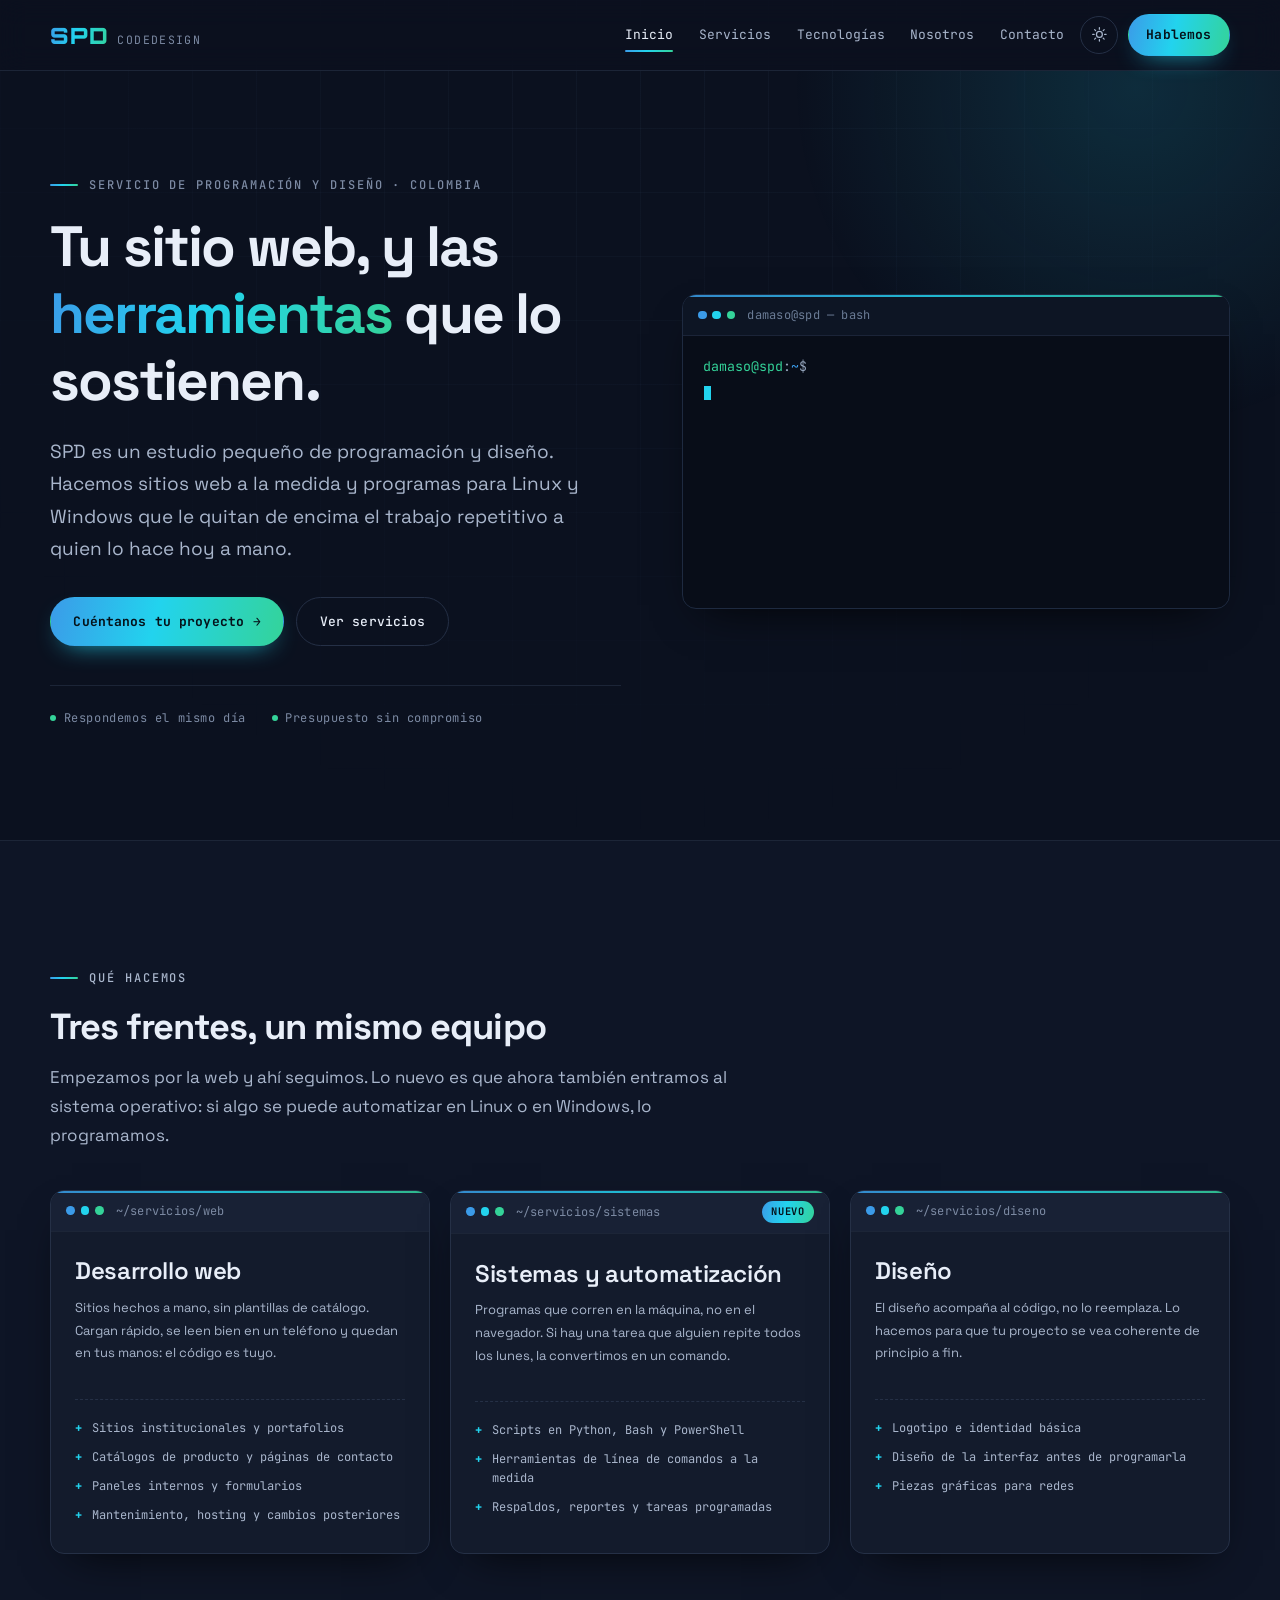
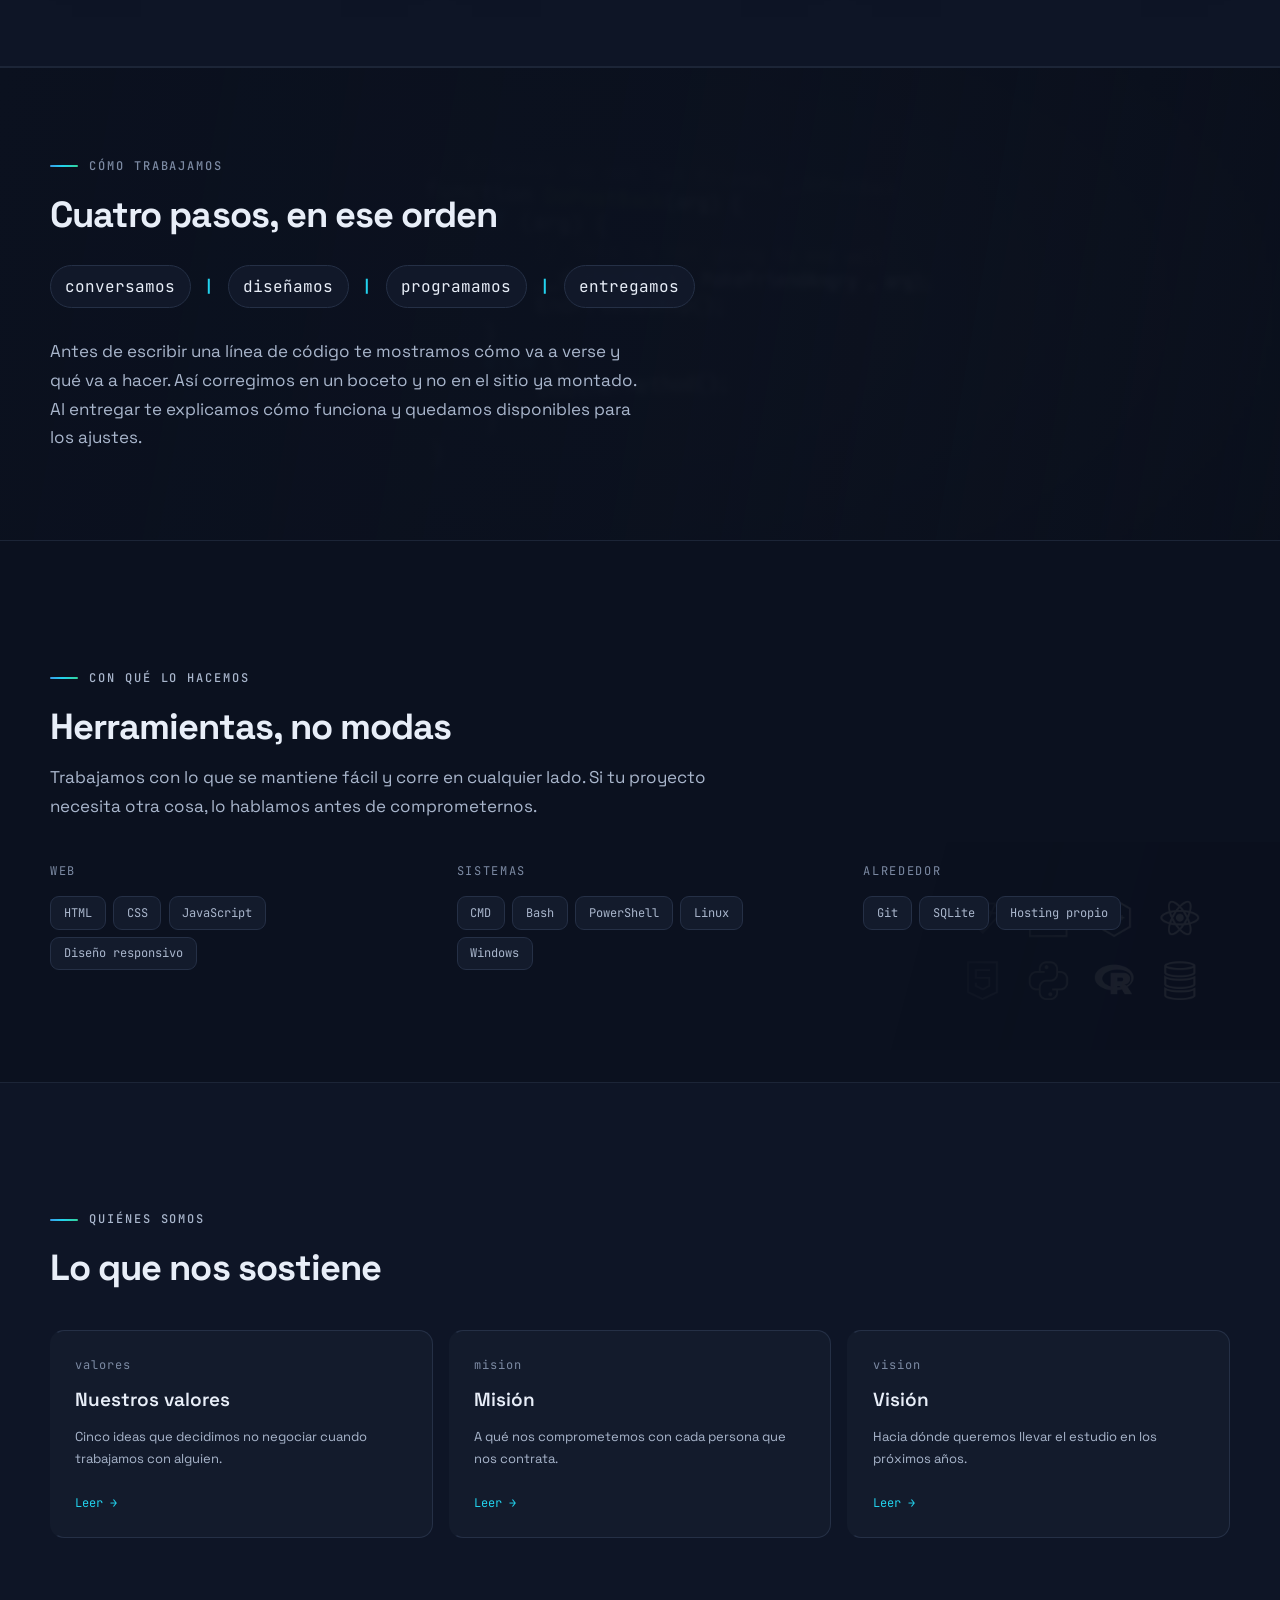
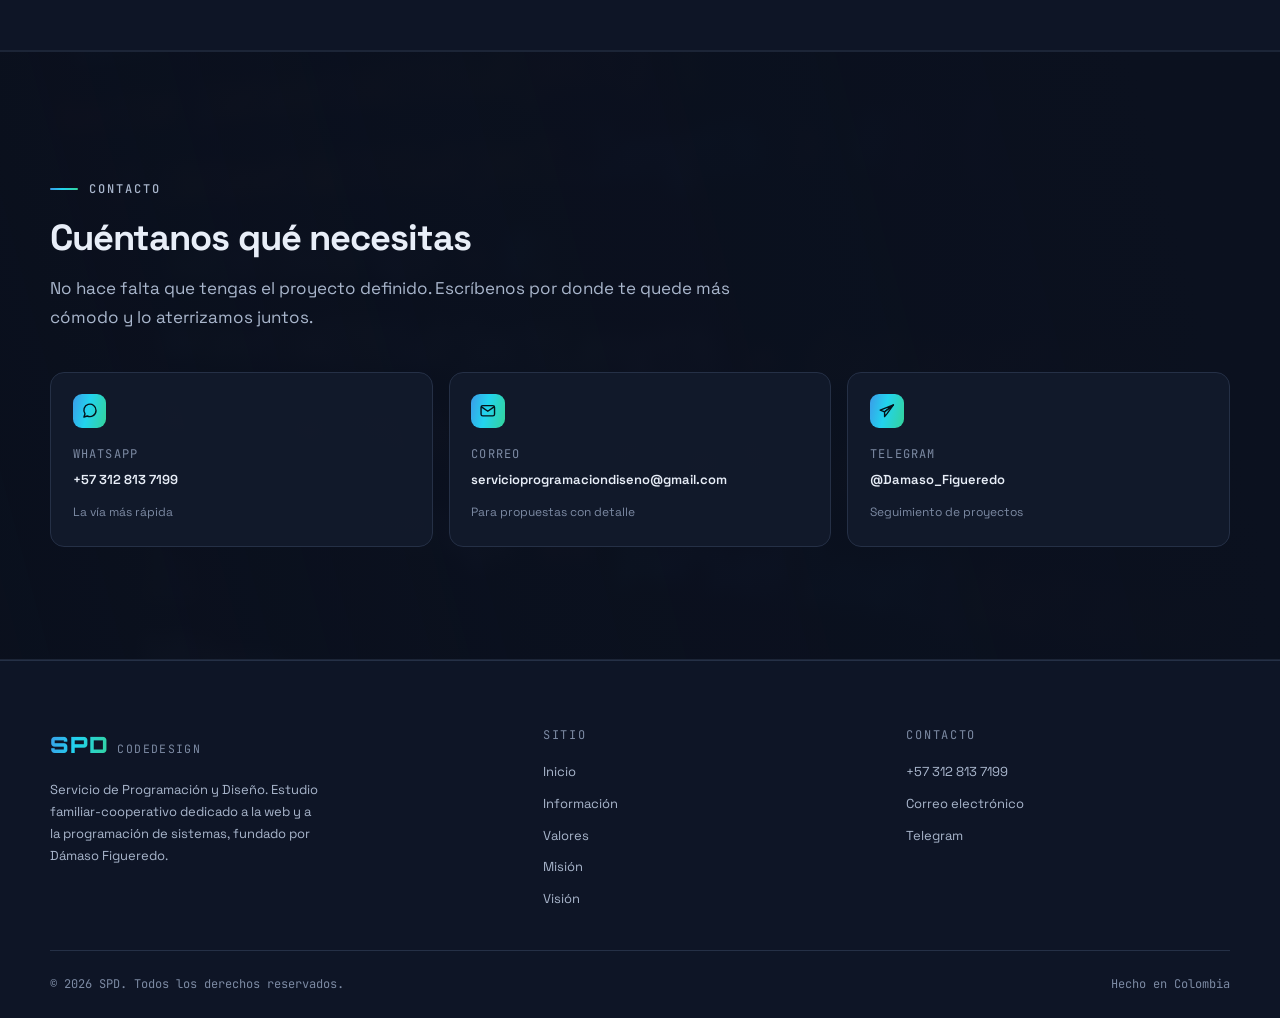
==== commit 6236b728: "Update footer text Adjusted footer description." ====
--- a/index.html
+++ b/index.html
@@ -21,12 +21,9 @@
   <link href="https://fonts.googleapis.com/css2?family=JetBrains+Mono:wght@400;500;700&family=Orbitron:wght@700;900&family=Space+Grotesk:wght@400;500;600;700&display=swap" rel="stylesheet">
   <link rel="stylesheet" href="styles.css">
 
-  <!-- Aplica el tema antes de pintar, para que no parpadee al cargar. -->
   <script>
     (function () {
       document.documentElement.classList.add('js');
-      // El modo oscuro es el de la marca. El claro solo aparece si la
-      // persona lo elige con el botón, y entonces se recuerda.
       var theme = 'dark';
       try {
         var saved = localStorage.getItem('spd-theme');
@@ -40,7 +37,6 @@
 <body>
   <a class="skip-link" href="#contenido">Ir al contenido</a>
 
-  <!-- ===================================================== CABECERA ===== -->
   <header class="site-header">
     <div class="wrap site-header__inner">
       <a class="brand" href="index.html">
@@ -80,7 +76,6 @@
 
   <main id="contenido">
 
-    <!-- ======================================================== HERO ===== -->
     <section class="hero">
       <div class="wrap hero__grid">
         <div data-reveal="1">
@@ -120,7 +115,6 @@
       </div>
     </section>
 
-    <!-- ==================================================== SERVICIOS ===== -->
     <section class="band band--alt" id="servicios">
       <div class="wrap">
         <div class="section-head" data-reveal="1">
@@ -171,7 +165,6 @@
                 <li>Scripts en Python, Bash y PowerShell</li>
                 <li>Herramientas de línea de comandos a la medida</li>
                 <li>Respaldos, reportes y tareas programadas</li>
-                <li>Configuración y ajustes de seguridad del servidor</li>
               </ul>
             </div>
           </article>
@@ -199,7 +192,6 @@
       </div>
     </section>
 
-    <!-- ====================================================== PROCESO ===== -->
     <section class="process">
       <div class="wrap" data-reveal="1">
         <p class="eyebrow">Cómo trabajamos</p>
@@ -223,7 +215,6 @@
       </div>
     </section>
 
-    <!-- ================================================= TECNOLOGÍAS ===== -->
     <section class="band tech" id="tecnologias">
       <div class="wrap">
         <div class="section-head" data-reveal="1">
@@ -249,7 +240,7 @@
           <div class="tech-group">
             <p class="tech-group__label">Sistemas</p>
             <div class="chips">
-              <span class="chip">Python</span>
+              <span class="chip">CMD</span>
               <span class="chip">Bash</span>
               <span class="chip">PowerShell</span>
               <span class="chip">Linux</span>
@@ -269,7 +260,6 @@
       </div>
     </section>
 
-    <!-- ==================================================== PRINCIPIOS ===== -->
     <section class="band band--alt">
       <div class="wrap">
         <div class="section-head" data-reveal="1">
@@ -308,7 +298,6 @@
       </div>
     </section>
 
-    <!-- ===================================================== CONTACTO ===== -->
     <section class="band contact" id="contacto">
       <div class="wrap">
         <div class="section-head" data-reveal="1">
@@ -361,7 +350,6 @@
 
   </main>
 
-  <!-- ======================================================== PIE ======== -->
   <footer class="site-footer">
     <div class="wrap">
       <div class="footer-grid">
@@ -371,7 +359,7 @@
             <span class="brand__word">CodeDesign</span>
           </a>
           <p class="footer-about">
-            Servicio de Programación y Diseño. Estudio familiar dedicado a la web y a la
+            Servicio de Programación y Diseño. Estudio familiar-cooperativo dedicado a la web y a la
             programación de sistemas, fundado por Dámaso Figueredo.
           </p>
         </div>
